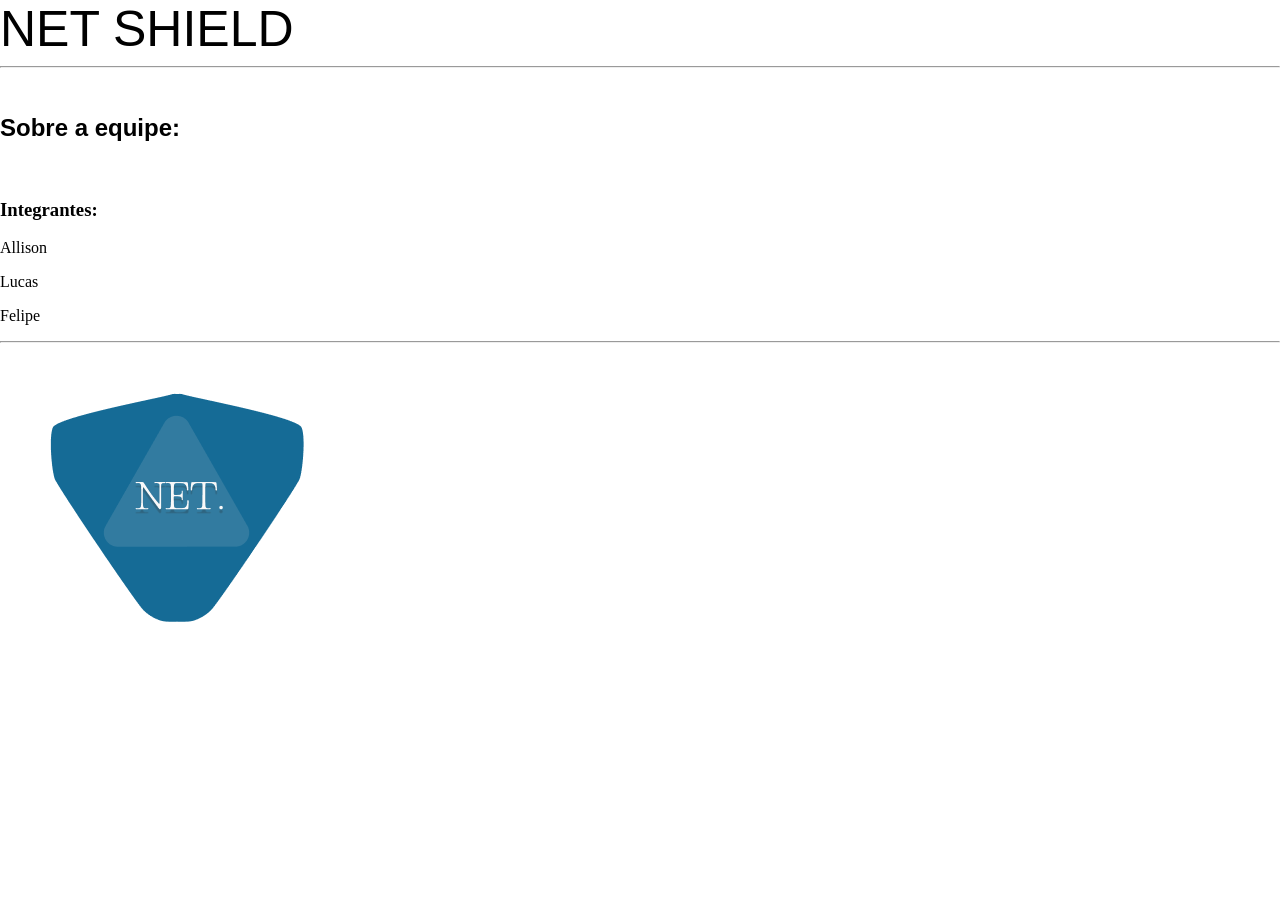
==== site-equipe.html @ 9d821bd3 "commit inicial" ====
<!doctype html>
<html lang="pt-br">
  <head>
    <meta charset="UTF-8" />
    <meta name="viewport" content="width=device-width, initial-scale=1.0" />
    <title>Net-Shield</title>
    <style>
      body {
        background: #ffffff;
        margin: 0;
        padding: 0;
      }

      img {
        display: flex;
        margin: 50px;
      }
      header {
        size-adjust: calc(1:1);
        color: black;
        text-align: left;
        font-family: Impact, Haettenschweiler, "Arial Narrow Bold", sans-serif;
        font-size: 50px;
        
      }

      h2 {
        color: black;
        text-align: left;
        font-family: Verdana, Geneva, Tahoma, sans-serif;
      }
    </style>
  </head>

  <body>
    <header>NET SHIELD</header>
    <hr />
    <br />
    <main>
      <section>
        <h2>Sobre a equipe:</h2>
        <br />
        <h3>Integrantes:</h3>
        <p>Allison</p>
        <p>Lucas</p>
        <p>Felipe</p>
        <hr />
      </section>
      <section>
        <img src="logo_netshield.png" alt="logo da equipe">
      </section>
    </main>
  </body>
</html>
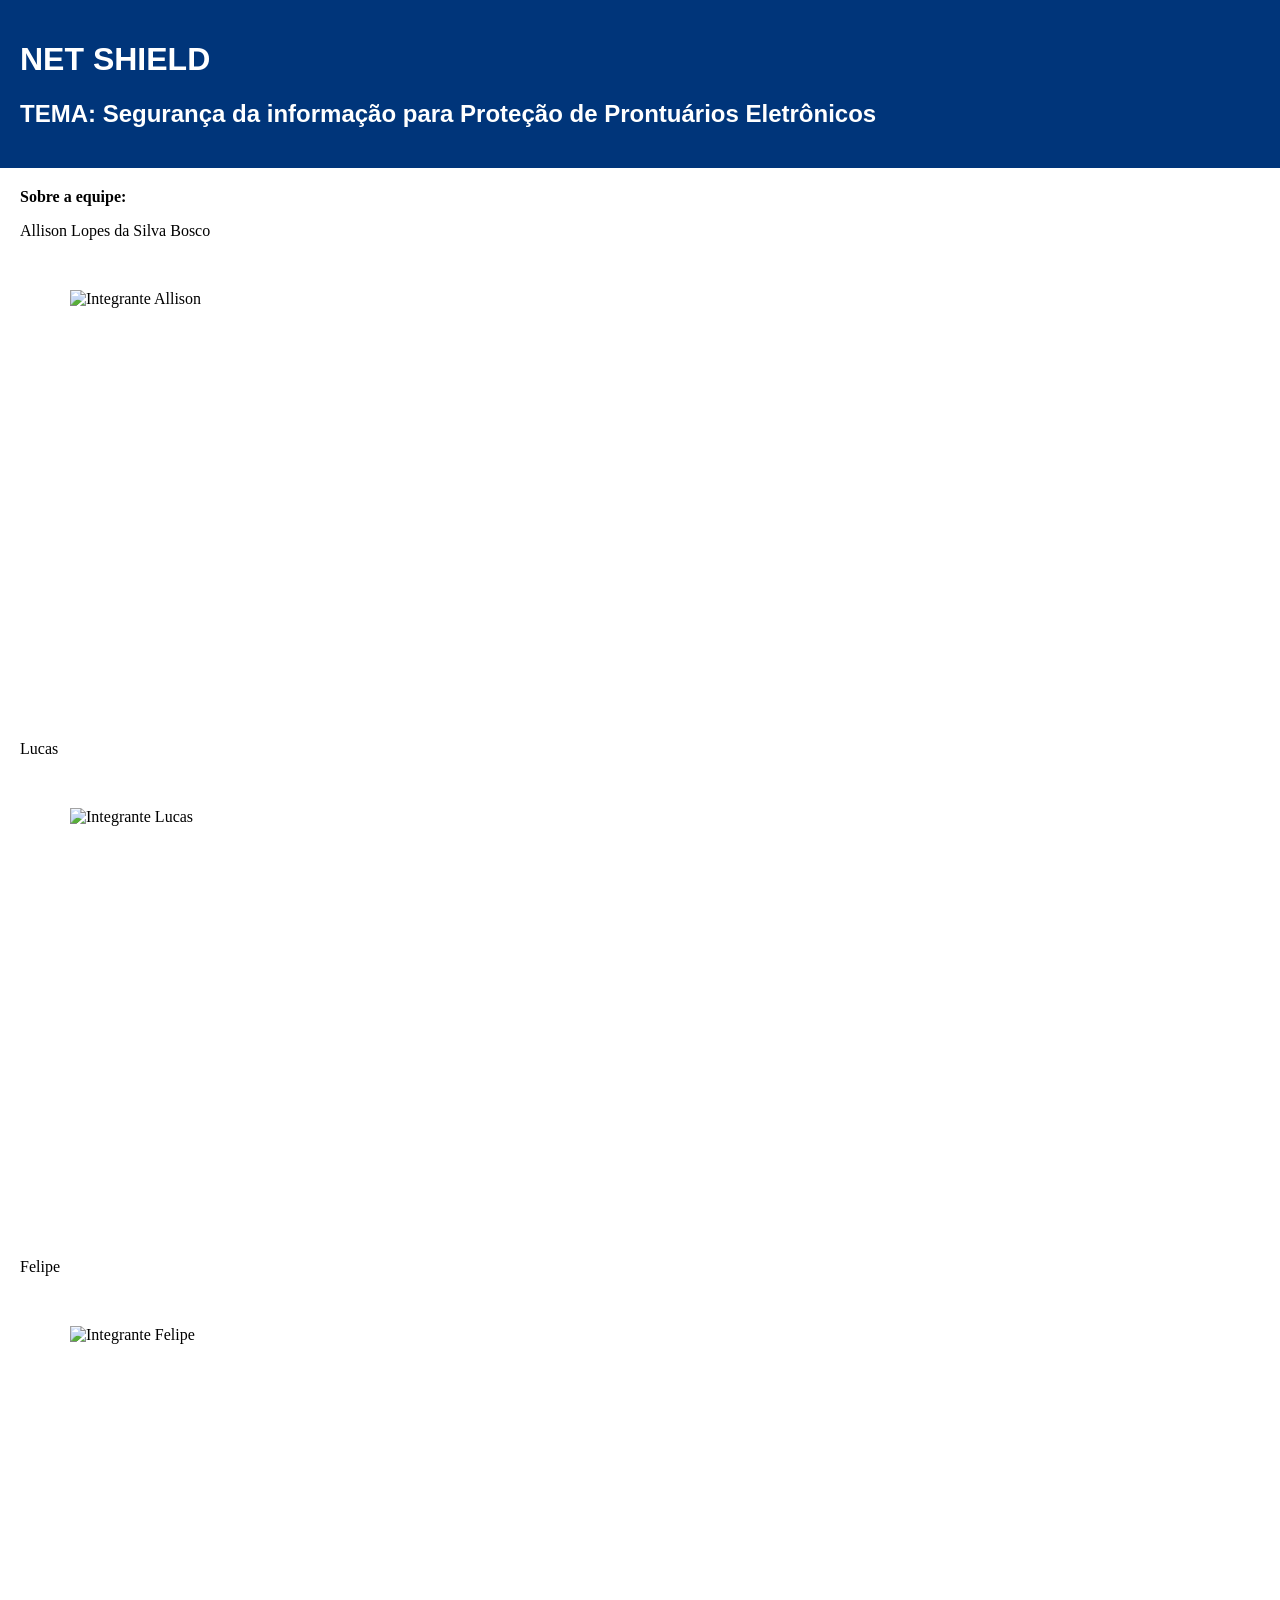
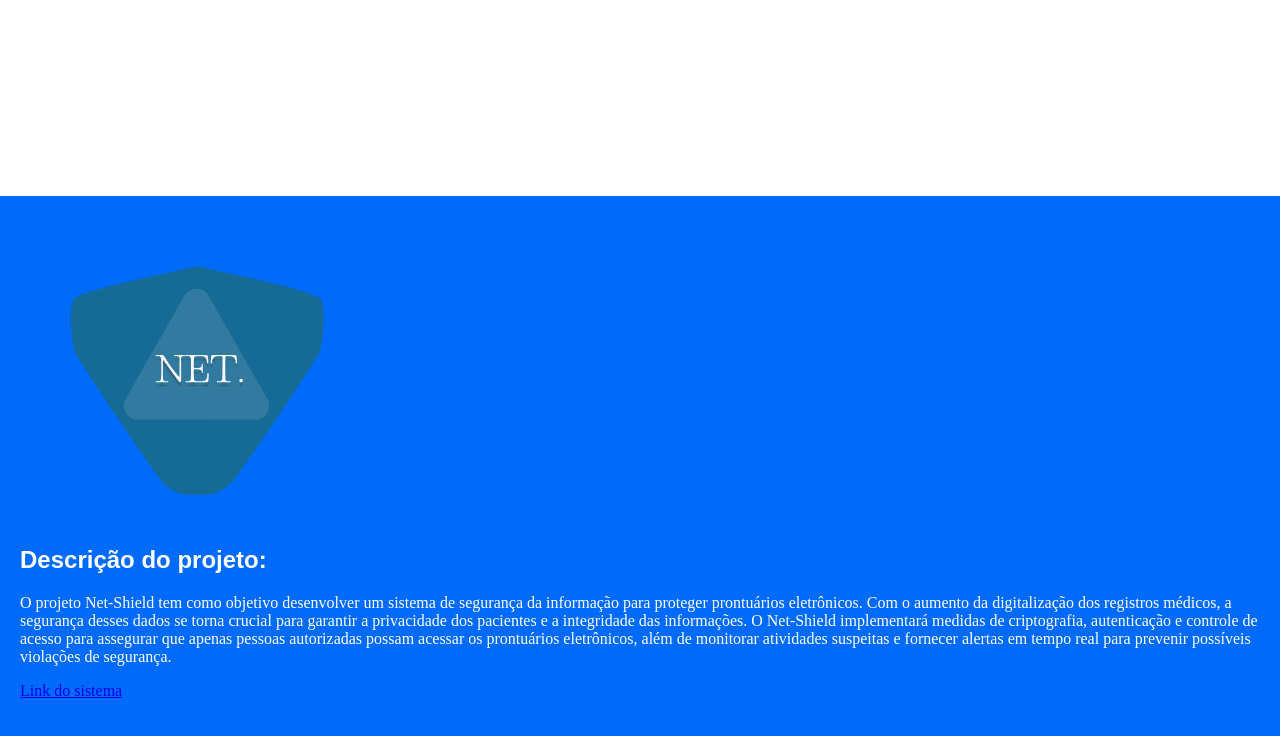
==== commit 523f4ac3: "estrutura inical do site" ====
--- a/site-equipe.html
+++ b/site-equipe.html
@@ -4,50 +4,57 @@
     <meta charset="UTF-8" />
     <meta name="viewport" content="width=device-width, initial-scale=1.0" />
     <title>Net-Shield</title>
-    <style>
-      body {
-        background: #ffffff;
-        margin: 0;
-        padding: 0;
-      }
-
-      img {
-        display: flex;
-        margin: 50px;
-      }
-      header {
-        size-adjust: calc(1:1);
-        color: black;
-        text-align: left;
-        font-family: Impact, Haettenschweiler, "Arial Narrow Bold", sans-serif;
-        font-size: 50px;
-        
-      }
-
-      h2 {
-        color: black;
-        text-align: left;
-        font-family: Verdana, Geneva, Tahoma, sans-serif;
-      }
-    </style>
+    <link rel="stylesheet" href="css/index.css" />
   </head>
 
   <body>
-    <header>NET SHIELD</header>
-    <hr />
-    <br />
+    <header>
+      <h1>NET SHIELD</h1>
+      <h2>
+        TEMA: Segurança da informação para Proteção de Prontuários Eletrônicos
+      </h2>
+    </header>
     <main>
-      <section>
-        <h2>Sobre a equipe:</h2>
+      <section class="equipe">
+        <strong>Sobre a equipe:</strong>
         <br />
-        <h3>Integrantes:</h3>
-        <p>Allison</p>
+        <p>Allison Lopes da Silva Bosco</p>
+        <img
+          src="https://static.vecteezy.com/ti/vetor-gratis/p1/2318271-icone-do-perfil-do-usuario-vetor.jpg"
+          width="400"
+          height="400"
+          alt="Integrante Allison"
+        />
         <p>Lucas</p>
+        <img
+          src="https://static.vecteezy.com/ti/vetor-gratis/p1/2318271-icone-do-perfil-do-usuario-vetor.jpg"
+          width="400"
+          height="400"
+          alt="Integrante Lucas"
+        />
         <p>Felipe</p>
-        <hr />
+        <img
+          src="https://static.vecteezy.com/ti/vetor-gratis/p1/2318271-icone-do-perfil-do-usuario-vetor.jpg"
+          width="400"
+          height="400"
+          alt="Integrante Felipe"
+        />
       </section>
-      <section>
-        <img src="logo_netshield.png" alt="logo da equipe">
+      <section class="sobre_projeto">
+        <img src="logo_netshield.png" alt="logo da equipe"/>
+        <h2>Descrição do projeto:</h2>
+        <p>
+          O projeto Net-Shield tem como objetivo desenvolver um sistema de
+          segurança da informação para proteger prontuários eletrônicos. Com o
+          aumento da digitalização dos registros médicos, a segurança desses
+          dados se torna crucial para garantir a privacidade dos pacientes e a
+          integridade das informações. O Net-Shield implementará medidas de
+          criptografia, autenticação e controle de acesso para assegurar que
+          apenas pessoas autorizadas possam acessar os prontuários eletrônicos,
+          além de monitorar atividades suspeitas e fornecer alertas em tempo
+          real para prevenir possíveis violações de segurança.
+        </p>
+        <p><a href="#">Link do sistema</a></p>
       </section>
     </main>
   </body>
--- a/css/index.css
+++ b/css/index.css
@@ -0,0 +1,37 @@
+body {
+  background: #ffffff;
+  margin: 0;
+  padding: 0;
+}
+
+img {
+  display: flex;
+  margin: 50px;
+}
+
+header {
+  color: white;
+  text-align: left;
+  font-family: Impact, Haettenschweiler, "Arial Narrow Bold", sans-serif;
+  /* font-size: 50px; */
+  background-color: #00357a;
+  margin: 0;
+  padding: 20px;
+}
+
+h2,
+h1 {
+  text-align: left;
+  font-family: Verdana, Geneva, Tahoma, sans-serif;
+}
+
+.equipe {
+  color: black;
+  padding: 20px;
+}
+
+.sobre_projeto {
+  color: white;
+  padding: 20px;
+  background-color: #006BFA;
+}
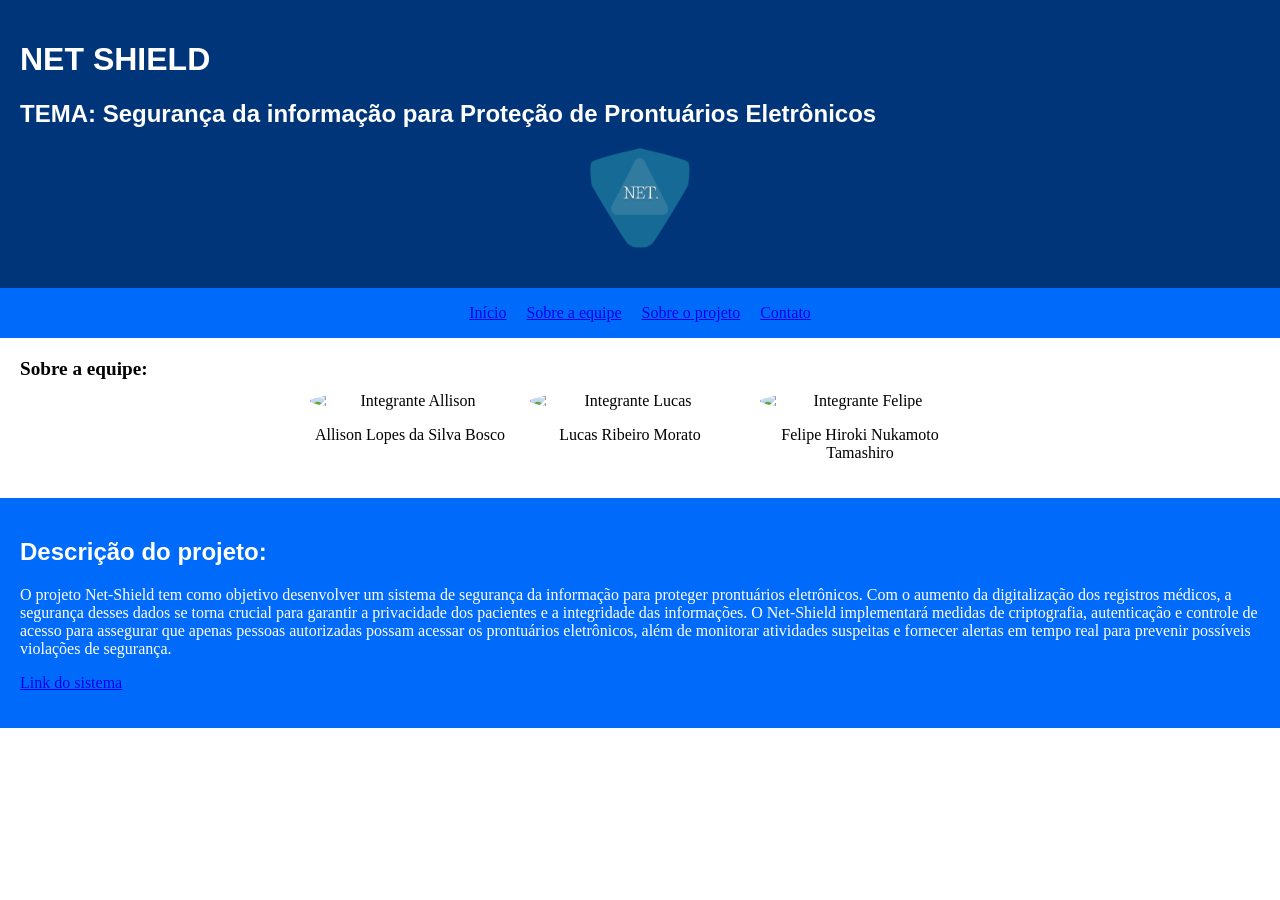
==== commit cad04e92: "estilização inicial" ====
--- a/site-equipe.html
+++ b/site-equipe.html
@@ -13,35 +13,54 @@
       <h2>
         TEMA: Segurança da informação para Proteção de Prontuários Eletrônicos
       </h2>
+      <img
+        src="logo_netshield.png"
+        alt="logo da equipe"
+        width="100px"
+        height="100px"
+        class="imagen-logo"
+      />
     </header>
     <main>
-      <section class="equipe">
+      <section>
+        <nav>
+          <ul>
+            <li><a href="site-equipe.html">Início</a></li>
+            <li><a href="#equipe">Sobre a equipe</a></li>
+            <li><a href="#sobre-projeto">Sobre o projeto</a></li>
+            <li><a href="#contato">Contato</a></li>
+          </ul>
+        </nav>
+      </section>
+      <section class="equipe" id="equipe">
         <strong>Sobre a equipe:</strong>
-        <br />
-        <p>Allison Lopes da Silva Bosco</p>
-        <img
-          src="https://static.vecteezy.com/ti/vetor-gratis/p1/2318271-icone-do-perfil-do-usuario-vetor.jpg"
-          width="400"
-          height="400"
-          alt="Integrante Allison"
-        />
-        <p>Lucas</p>
-        <img
-          src="https://static.vecteezy.com/ti/vetor-gratis/p1/2318271-icone-do-perfil-do-usuario-vetor.jpg"
-          width="400"
-          height="400"
-          alt="Integrante Lucas"
-        />
-        <p>Felipe</p>
-        <img
-          src="https://static.vecteezy.com/ti/vetor-gratis/p1/2318271-icone-do-perfil-do-usuario-vetor.jpg"
-          width="400"
-          height="400"
-          alt="Integrante Felipe"
-        />
+        <div class="membros">
+          <div class="membro">
+            <img
+              src="https://static.vecteezy.com/ti/vetor-gratis/p1/2318271-icone-do-perfil-do-usuario-vetor.jpg"
+              alt="Integrante Allison"
+            />
+            <p>Allison Lopes da Silva Bosco</p>
+          </div>
+
+          <div class="membro">
+            <img
+              src="https://static.vecteezy.com/ti/vetor-gratis/p1/2318271-icone-do-perfil-do-usuario-vetor.jpg"
+              alt="Integrante Lucas"
+            />
+            <p>Lucas Ribeiro Morato</p>
+          </div>
+
+          <div class="membro">
+            <img
+              src="https://static.vecteezy.com/ti/vetor-gratis/p1/2318271-icone-do-perfil-do-usuario-vetor.jpg"
+              alt="Integrante Felipe"
+            />
+            <p>Felipe Hiroki Nukamoto Tamashiro</p>
+          </div>
+        </div>
       </section>
-      <section class="sobre_projeto">
-        <img src="logo_netshield.png" alt="logo da equipe"/>
+      <section class="sobre_projeto" id="sobre-projeto">
         <h2>Descrição do projeto:</h2>
         <p>
           O projeto Net-Shield tem como objetivo desenvolver um sistema de
--- a/css/index.css
+++ b/css/index.css
@@ -25,13 +25,57 @@
   font-family: Verdana, Geneva, Tahoma, sans-serif;
 }
 
+nav, ul {
+  display: flex;
+  flex-wrap: wrap;
+  gap: 20px;
+  justify-content: center;
+  align-items: center;
+  list-style: none;
+  padding: 0;
+  margin: 0;
+  background-color: #006BFA;
+  height: 50px;
+}
+
 .equipe {
   color: black;
   padding: 20px;
+}
+
+.equipe strong {
+  display: block;
+  font-size: 1.2rem;
+  margin-bottom: 12px;
+}
+
+.equipe .membros {
+  display: flex;
+  flex-wrap: wrap;
+  gap: 20px;
+  justify-content: center;
+}
+
+.equipe .membro {
+  text-align: center;
+  max-width: 220px;
+}
+
+.equipe .membro img {
+  display: block;
+  width: 200px;
+  height: auto;
+  border-radius: 50%;
+  margin: 0 auto 12px;
 }
 
 .sobre_projeto {
   color: white;
   padding: 20px;
   background-color: #006BFA;
+}
+
+.imagen-logo {
+  display: block;
+  margin: 20px auto;
 }
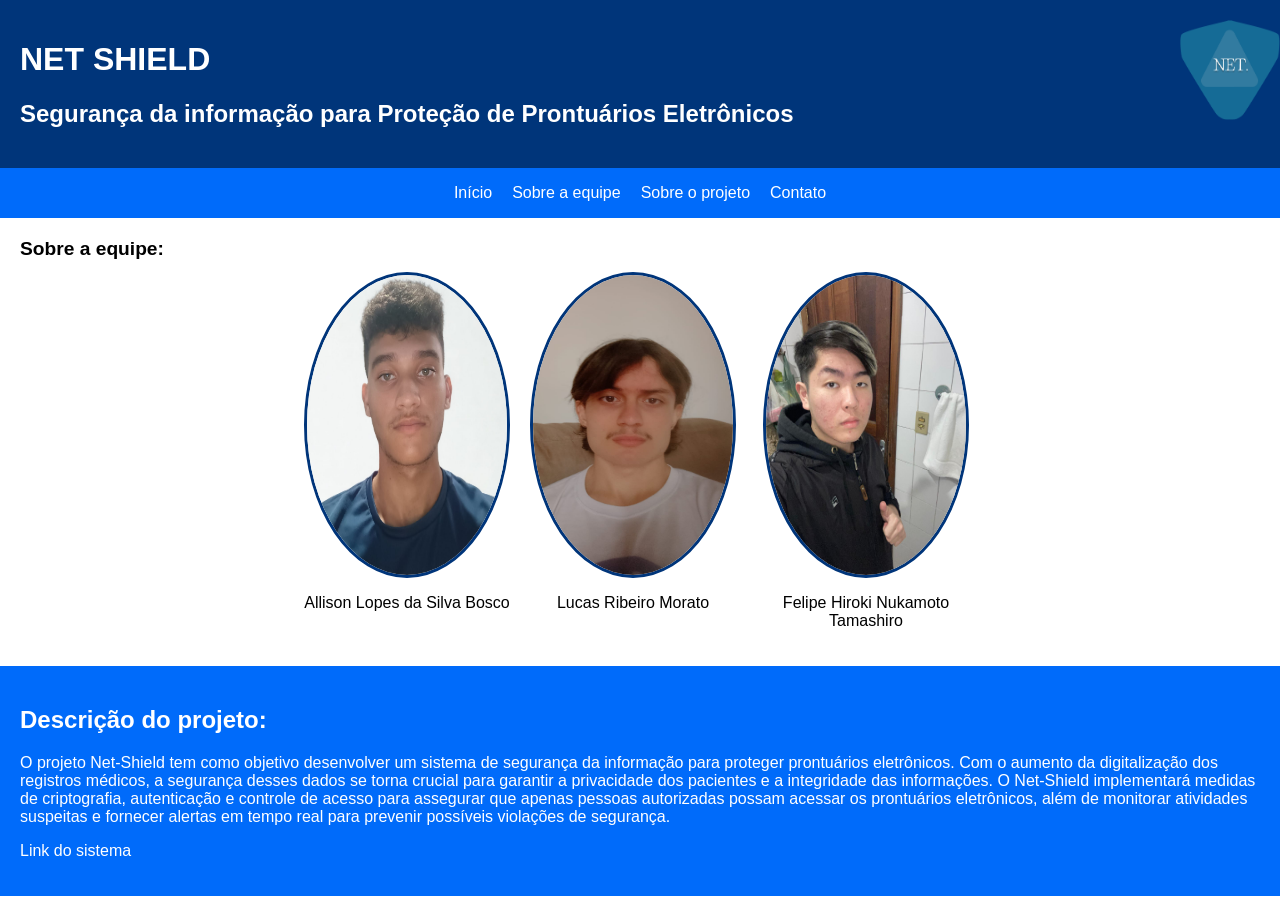
==== commit 8cf51bf2: "Adicionar fotos dos membros + Tipografia" ====
--- a/site-equipe.html
+++ b/site-equipe.html
@@ -11,10 +11,10 @@
     <header>
       <h1>NET SHIELD</h1>
       <h2>
-        TEMA: Segurança da informação para Proteção de Prontuários Eletrônicos
+        Segurança da informação para Proteção de Prontuários Eletrônicos
       </h2>
       <img
-        src="logo_netshield.png"
+        src="/img/logo_netshield.png"
         alt="logo da equipe"
         width="100px"
         height="100px"
@@ -37,7 +37,7 @@
         <div class="membros">
           <div class="membro">
             <img
-              src="https://static.vecteezy.com/ti/vetor-gratis/p1/2318271-icone-do-perfil-do-usuario-vetor.jpg"
+              src="img/allfoto.jpeg"
               alt="Integrante Allison"
             />
             <p>Allison Lopes da Silva Bosco</p>
@@ -45,7 +45,7 @@
 
           <div class="membro">
             <img
-              src="https://static.vecteezy.com/ti/vetor-gratis/p1/2318271-icone-do-perfil-do-usuario-vetor.jpg"
+              src="img/lucas.jpeg"
               alt="Integrante Lucas"
             />
             <p>Lucas Ribeiro Morato</p>
@@ -53,7 +53,7 @@
 
           <div class="membro">
             <img
-              src="https://static.vecteezy.com/ti/vetor-gratis/p1/2318271-icone-do-perfil-do-usuario-vetor.jpg"
+              src="img/felipe.jpeg"
               alt="Integrante Felipe"
             />
             <p>Felipe Hiroki Nukamoto Tamashiro</p>
--- a/css/index.css
+++ b/css/index.css
@@ -2,6 +2,7 @@
   background: #ffffff;
   margin: 0;
   padding: 0;
+  font-family: 'Roboto', sans-serif;
 }
 
 img {
@@ -17,6 +18,12 @@
   background-color: #00357a;
   margin: 0;
   padding: 20px;
+}
+
+header img {
+  position: absolute; 
+  top: 0; 
+  right: 0;
 }
 
 h2,
@@ -36,6 +43,11 @@
   margin: 0;
   background-color: #006BFA;
   height: 50px;
+}
+
+a {
+  color: white;
+  text-decoration: none;
 }
 
 .equipe {
@@ -64,7 +76,9 @@
 .equipe .membro img {
   display: block;
   width: 200px;
-  height: auto;
+  height: 300px;
+  border: solid;
+  border-color: #00357a;
   border-radius: 50%;
   margin: 0 auto 12px;
 }
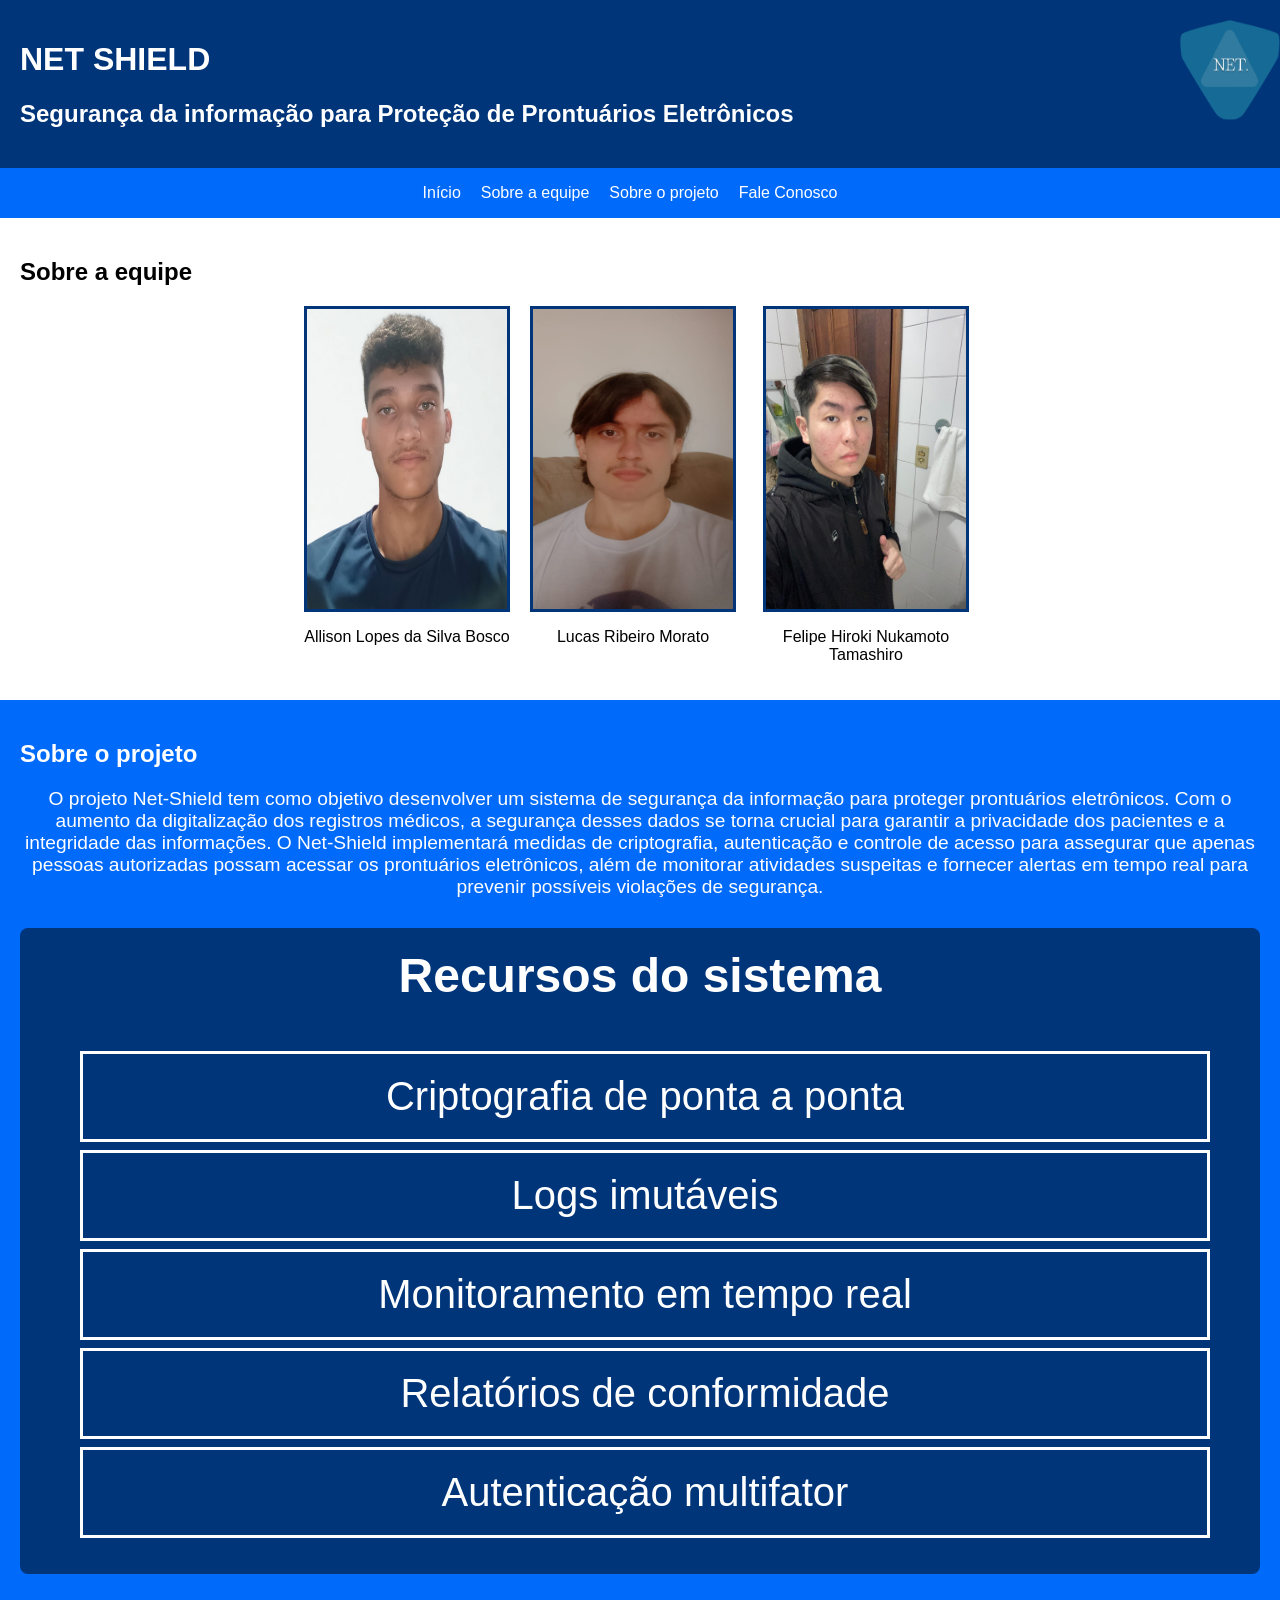
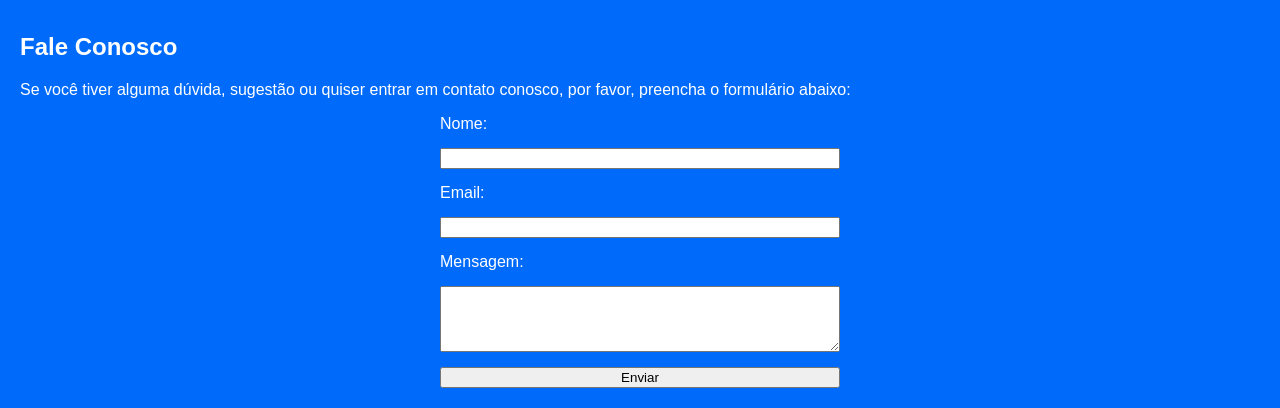
==== commit d04403cf: "Adicionando campo de 'Fale Conosco' e estilizando a seção 'sobre o projeto'" ====
--- a/site-equipe.html
+++ b/site-equipe.html
@@ -28,12 +28,13 @@
             <li><a href="site-equipe.html">Início</a></li>
             <li><a href="#equipe">Sobre a equipe</a></li>
             <li><a href="#sobre-projeto">Sobre o projeto</a></li>
-            <li><a href="#contato">Contato</a></li>
+            <li><a href="#fale-conosco">Fale Conosco</a></li>
+            <li><a href=""></a></li>
           </ul>
         </nav>
       </section>
       <section class="equipe" id="equipe">
-        <strong>Sobre a equipe:</strong>
+        <h2>Sobre a equipe</h2>
         <div class="membros">
           <div class="membro">
             <img
@@ -61,8 +62,8 @@
         </div>
       </section>
       <section class="sobre_projeto" id="sobre-projeto">
-        <h2>Descrição do projeto:</h2>
-        <p>
+        <h2>Sobre o projeto</h2>
+        <p class="paragrafo_sobre_projeto">
           O projeto Net-Shield tem como objetivo desenvolver um sistema de
           segurança da informação para proteger prontuários eletrônicos. Com o
           aumento da digitalização dos registros médicos, a segurança desses
@@ -73,7 +74,34 @@
           além de monitorar atividades suspeitas e fornecer alertas em tempo
           real para prevenir possíveis violações de segurança.
         </p>
-        <p><a href="#">Link do sistema</a></p>
+        <div class="recursos">
+          <h3>Recursos do sistema</h3>
+          <ul>
+            <li>Criptografia de ponta a ponta</li>
+            <li>Logs imutáveis</li>
+            <li>Monitoramento em tempo real</li>
+            <li>Relatórios de conformidade</li>
+            <li>Autenticação multifator</li>
+          </ul>
+        </div>
+      </section>
+      <section class="fale-conosco" id="fale-conosco">
+        <h2>Fale Conosco</h2>
+        <p class="paragrafo_fale_conosco">
+          Se você tiver alguma dúvida, sugestão ou quiser entrar em contato
+          conosco, por favor, preencha o formulário abaixo:
+        </p>
+        <form class="formulario-contato">
+          <label for="nome">Nome:</label>
+          <input type="text" id="nome" name="nome" required />
+
+          <label for="email">Email:</label>
+          <input type="email" id="email" name="email" required />
+
+          <label for="mensagem">Mensagem:</label>
+          <textarea id="mensagem" name="mensagem" rows="4" required></textarea>
+
+          <button type="submit">Enviar</button>
       </section>
     </main>
   </body>
--- a/css/index.css
+++ b/css/index.css
@@ -32,7 +32,7 @@
   font-family: Verdana, Geneva, Tahoma, sans-serif;
 }
 
-nav, ul {
+nav ul {
   display: flex;
   flex-wrap: wrap;
   gap: 20px;
@@ -79,7 +79,7 @@
   height: 300px;
   border: solid;
   border-color: #00357a;
-  border-radius: 50%;
+  /* border-radius: 50%; */
   margin: 0 auto 12px;
 }
 
@@ -89,7 +89,52 @@
   background-color: #006BFA;
 }
 
+.paragrafo_sobre_projeto{
+  margin-top: 20px;
+  text-align: center;
+  font-size: 1.2rem;
+}
+
+.recursos {
+  padding: 20px;
+  background-color: #00357a;
+  border-radius: 8px;
+  margin-top: 30px;
+  text-align: center;
+}
+
+.recursos li {
+  margin-bottom: 8px;
+  margin-right: 30px;
+  padding: 20px;
+  font-size: 2.5rem;
+  list-style: none;
+  border: 3px solid white;
+}
+
+.recursos h3 {
+  margin-top: 0;
+  color: white;
+  text-align: center;
+  font-size: 3.0rem;
+}
+
+
 .imagen-logo {
   display: block;
   margin: 20px auto;
-}+}
+
+.fale-conosco {
+  color: white;
+  padding: 20px;
+  background-color: #006BFA;
+}
+
+.formulario-contato {
+  display: flex;
+  flex-direction: column;
+  gap: 15px;
+  max-width: 400px;
+  margin: 0 auto;
+}
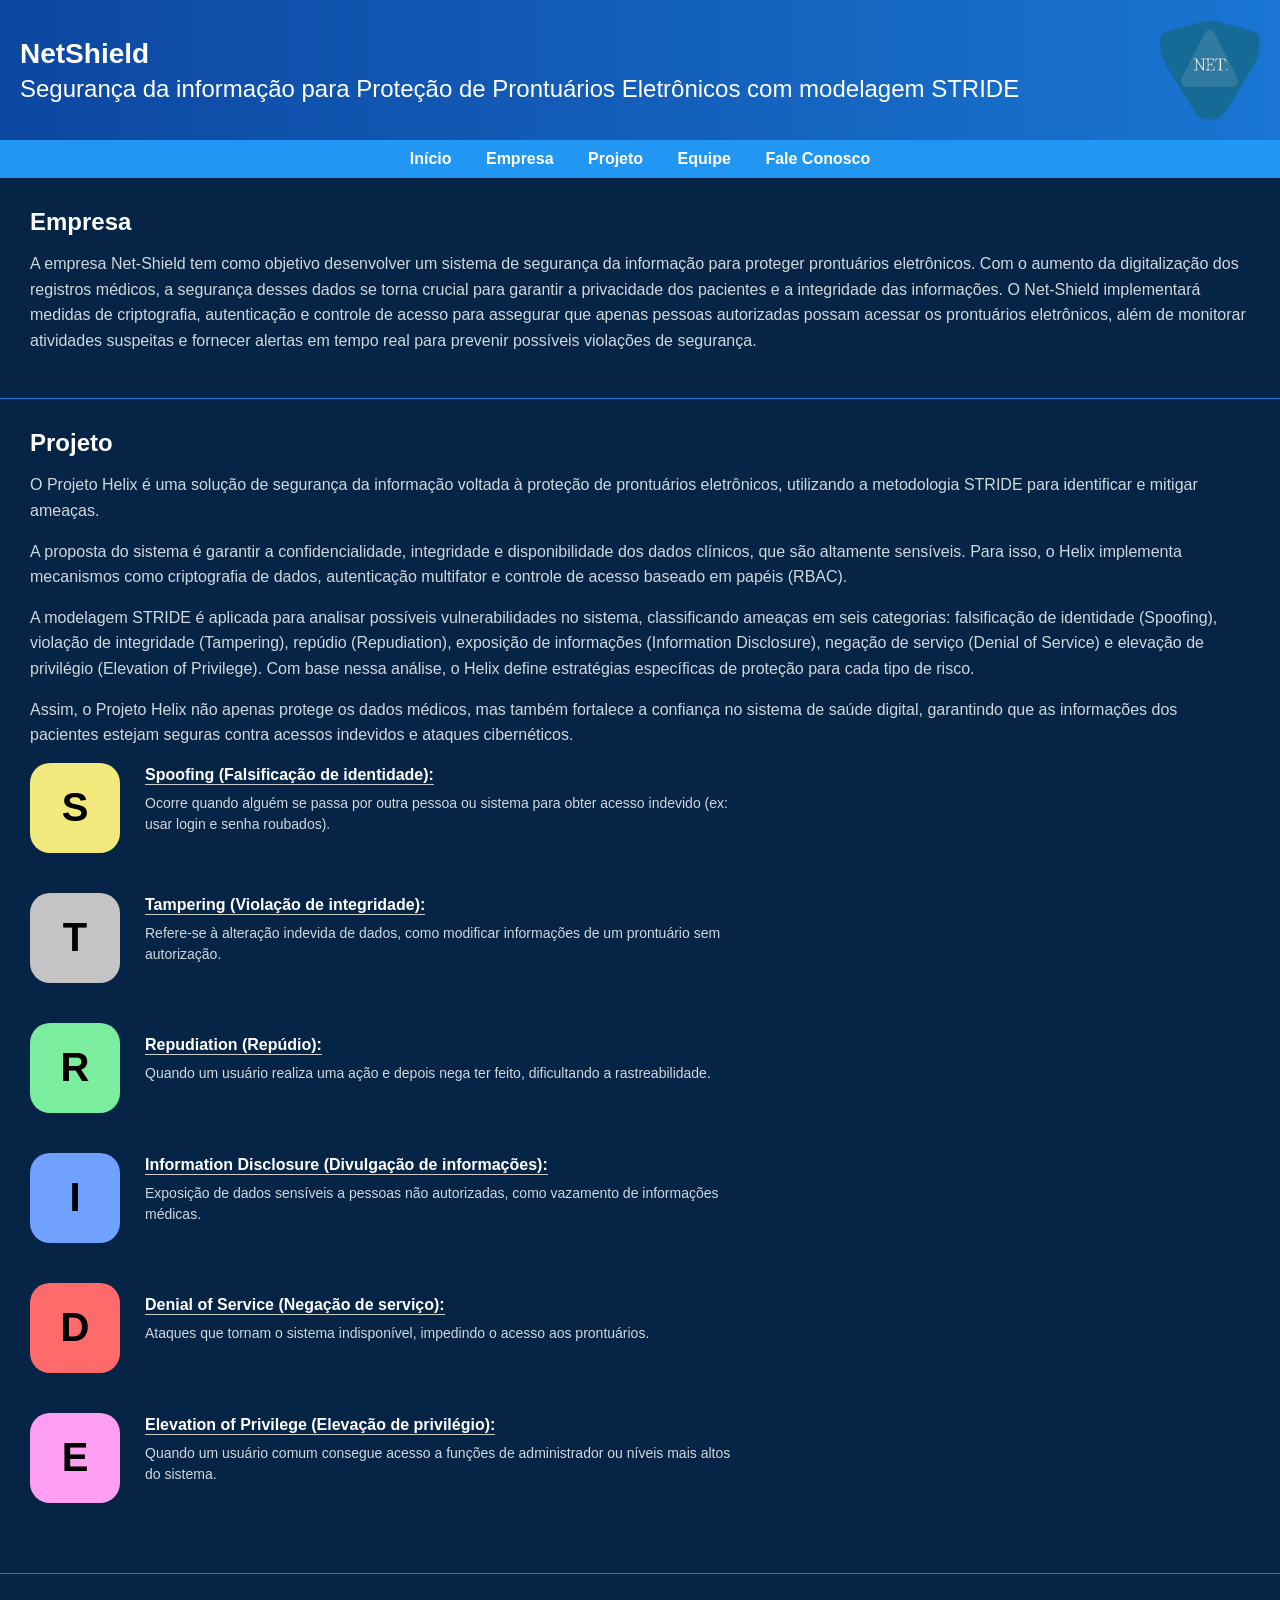
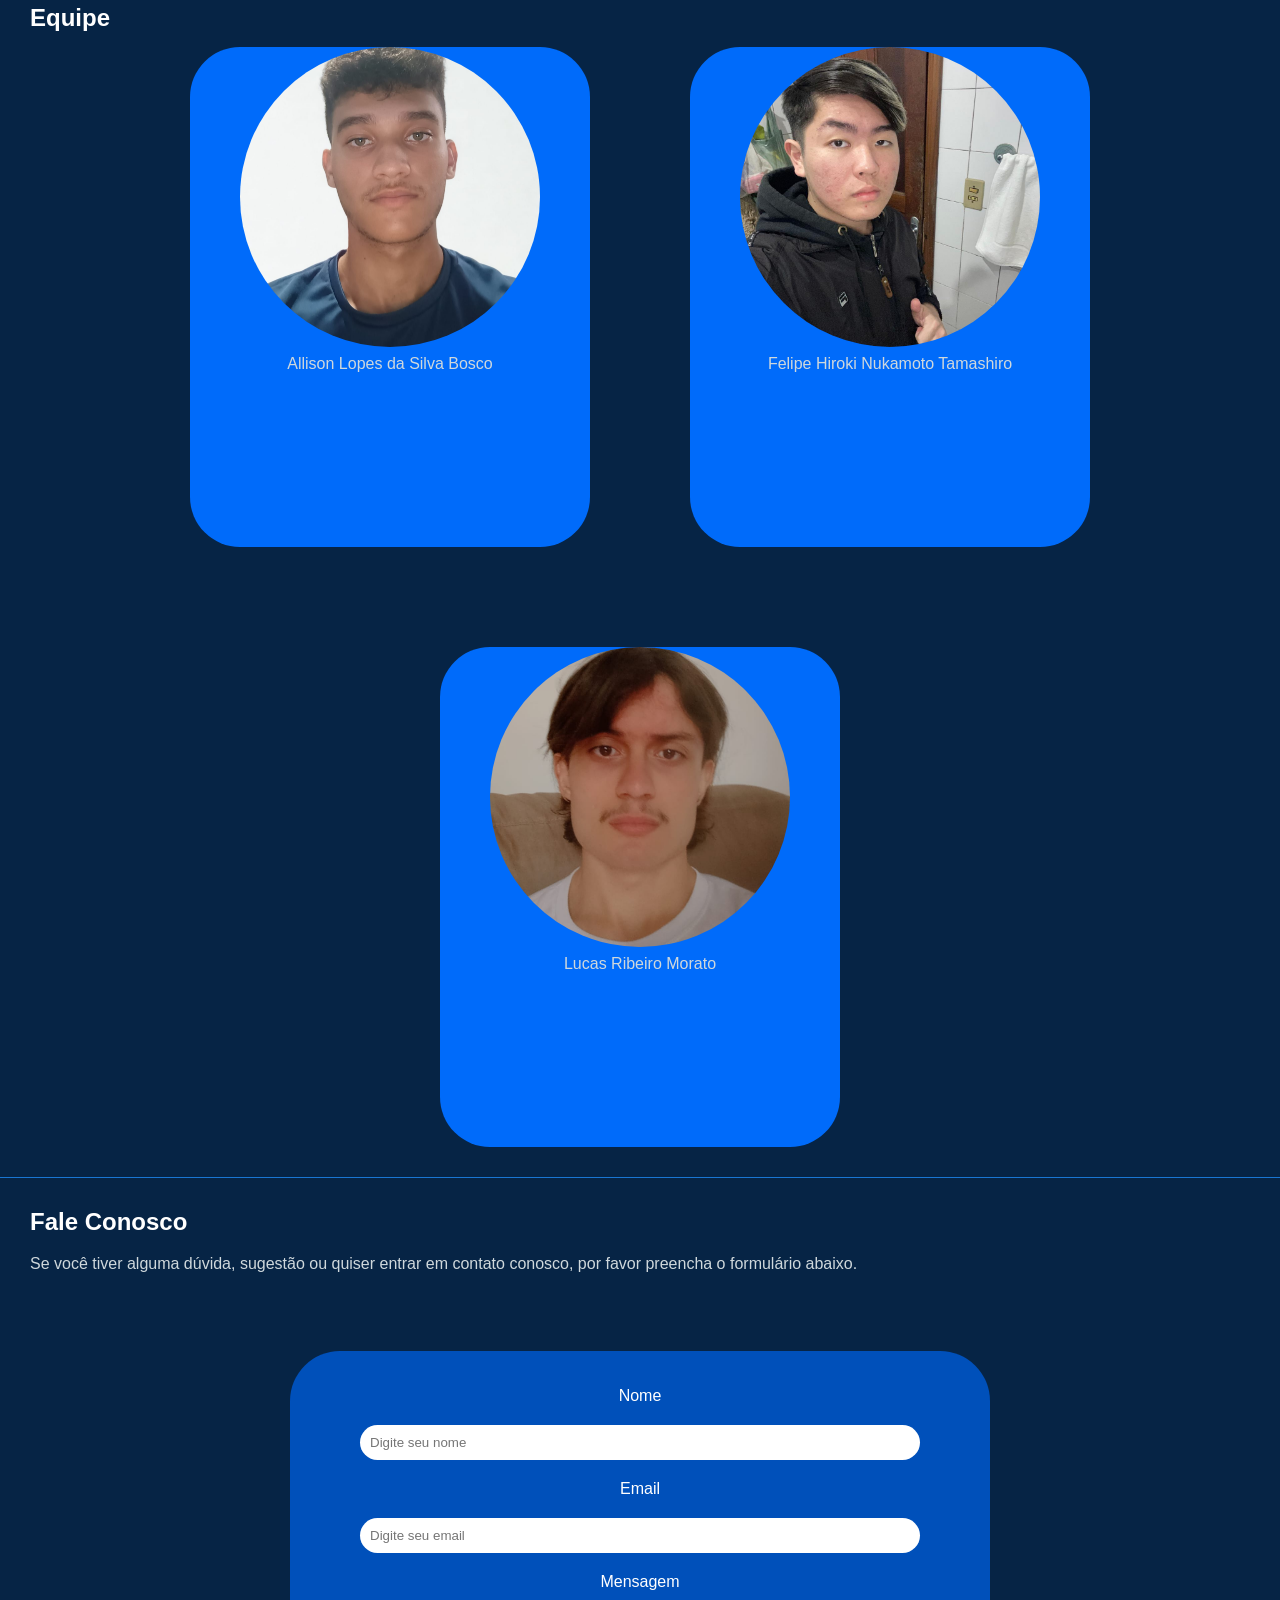
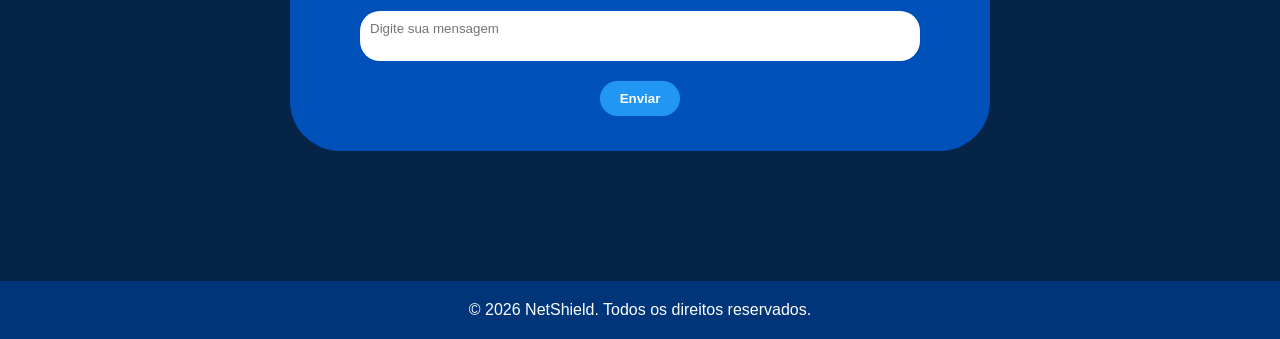
==== commit a6a7cf9e: "Nova base do site" ====
--- a/site-equipe.html
+++ b/site-equipe.html
@@ -1,70 +1,40 @@
 <!doctype html>
-<html lang="pt-br">
+<html lang="pt-BR">
   <head>
     <meta charset="UTF-8" />
-    <meta name="viewport" content="width=device-width, initial-scale=1.0" />
-    <title>Net-Shield</title>
+    <title>NetShield</title>
     <link rel="stylesheet" href="css/index.css" />
   </head>
-
   <body>
-    <header>
-      <h1>NET SHIELD</h1>
-      <h2>
-        Segurança da informação para Proteção de Prontuários Eletrônicos
-      </h2>
-      <img
-        src="/img/logo_netshield.png"
-        alt="logo da equipe"
-        width="100px"
-        height="100px"
-        class="imagen-logo"
-      />
+    <!-- HEADER -->
+    <header class="header">
+      <div class="logo">
+        <h1>NetShield</h1>
+        <h2>
+          Segurança da informação para Proteção de Prontuários Eletrônicos com
+          modelagem STRIDE
+        </h2>
+      </div>
+      <div class="shield">
+        <img src="img/logo_netshield.png" alt="" />
+      </div>
     </header>
+
+    <!-- NAVBAR -->
+    <nav class="navbar">
+      <a href="index.html">Início</a>
+      <a href="#empresa">Empresa</a>
+      <a href="#projeto">Projeto</a>
+      <a href="#equipe">Equipe</a>
+      <a href="#fale-conosco">Fale Conosco</a>
+    </nav>
+
+    <!-- EMPRESA -->
     <main>
-      <section>
-        <nav>
-          <ul>
-            <li><a href="site-equipe.html">Início</a></li>
-            <li><a href="#equipe">Sobre a equipe</a></li>
-            <li><a href="#sobre-projeto">Sobre o projeto</a></li>
-            <li><a href="#fale-conosco">Fale Conosco</a></li>
-            <li><a href=""></a></li>
-          </ul>
-        </nav>
-      </section>
-      <section class="equipe" id="equipe">
-        <h2>Sobre a equipe</h2>
-        <div class="membros">
-          <div class="membro">
-            <img
-              src="img/allfoto.jpeg"
-              alt="Integrante Allison"
-            />
-            <p>Allison Lopes da Silva Bosco</p>
-          </div>
-
-          <div class="membro">
-            <img
-              src="img/lucas.jpeg"
-              alt="Integrante Lucas"
-            />
-            <p>Lucas Ribeiro Morato</p>
-          </div>
-
-          <div class="membro">
-            <img
-              src="img/felipe.jpeg"
-              alt="Integrante Felipe"
-            />
-            <p>Felipe Hiroki Nukamoto Tamashiro</p>
-          </div>
-        </div>
-      </section>
-      <section class="sobre_projeto" id="sobre-projeto">
-        <h2>Sobre o projeto</h2>
-        <p class="paragrafo_sobre_projeto">
-          O projeto Net-Shield tem como objetivo desenvolver um sistema de
+      <section class="section" id="empresa">
+        <h2>Empresa</h2>
+        <p>
+          A empresa Net-Shield tem como objetivo desenvolver um sistema de
           segurança da informação para proteger prontuários eletrônicos. Com o
           aumento da digitalização dos registros médicos, a segurança desses
           dados se torna crucial para garantir a privacidade dos pacientes e a
@@ -74,35 +44,157 @@
           além de monitorar atividades suspeitas e fornecer alertas em tempo
           real para prevenir possíveis violações de segurança.
         </p>
-        <div class="recursos">
-          <h3>Recursos do sistema</h3>
-          <ul>
-            <li>Criptografia de ponta a ponta</li>
-            <li>Logs imutáveis</li>
-            <li>Monitoramento em tempo real</li>
-            <li>Relatórios de conformidade</li>
-            <li>Autenticação multifator</li>
-          </ul>
-        </div>
-      </section>
-      <section class="fale-conosco" id="fale-conosco">
+      </section>
+
+      <!-- PROJETO -->
+      <section class="section" id="projeto">
+        <h2>Projeto</h2>
+        <p>
+          O Projeto Helix é uma solução de segurança da informação voltada à
+          proteção de prontuários eletrônicos, utilizando a metodologia STRIDE
+          para identificar e mitigar ameaças.
+        </p>
+
+        <p>
+          A proposta do sistema é garantir a confidencialidade, integridade e
+          disponibilidade dos dados clínicos, que são altamente sensíveis. Para
+          isso, o Helix implementa mecanismos como criptografia de dados,
+          autenticação multifator e controle de acesso baseado em papéis (RBAC).
+        </p>
+
+        <p>
+          A modelagem STRIDE é aplicada para analisar possíveis vulnerabilidades
+          no sistema, classificando ameaças em seis categorias: falsificação de
+          identidade (Spoofing), violação de integridade (Tampering), repúdio
+          (Repudiation), exposição de informações (Information Disclosure),
+          negação de serviço (Denial of Service) e elevação de privilégio
+          (Elevation of Privilege). Com base nessa análise, o Helix define
+          estratégias específicas de proteção para cada tipo de risco.
+        </p>
+
+        <p>
+          Assim, o Projeto Helix não apenas protege os dados médicos, mas também
+          fortalece a confiança no sistema de saúde digital, garantindo que as
+          informações dos pacientes estejam seguras contra acessos indevidos e
+          ataques cibernéticos.
+        </p>
+
+        <!-- <section class="stride-container"> -->
+
+        <!-- ITEM -->
+        <div class="stride-item">
+          <div class="icon yellow">S</div>
+          <div class="content">
+            <h3>Spoofing (Falsificação de identidade):</h3>
+            <p>
+              Ocorre quando alguém se passa por outra pessoa ou sistema para
+              obter acesso indevido (ex: usar login e senha roubados).
+            </p>
+          </div>
+        </div>
+
+        <div class="stride-item">
+          <div class="icon gray">T</div>
+          <div class="content">
+            <h3>Tampering (Violação de integridade):</h3>
+            <p>
+              Refere-se à alteração indevida de dados, como modificar
+              informações de um prontuário sem autorização.
+            </p>
+          </div>
+        </div>
+
+        <div class="stride-item">
+          <div class="icon green">R</div>
+          <div class="content">
+            <h3>Repudiation (Repúdio):</h3>
+            <p>
+              Quando um usuário realiza uma ação e depois nega ter feito,
+              dificultando a rastreabilidade.
+            </p>
+          </div>
+        </div>
+
+        <div class="stride-item">
+          <div class="icon blue">I</div>
+          <div class="content">
+            <h3>Information Disclosure (Divulgação de informações):</h3>
+            <p>
+              Exposição de dados sensíveis a pessoas não autorizadas, como
+              vazamento de informações médicas.
+            </p>
+          </div>
+        </div>
+
+        <div class="stride-item">
+          <div class="icon red">D</div>
+          <div class="content">
+            <h3>Denial of Service (Negação de serviço):</h3>
+            <p>
+              Ataques que tornam o sistema indisponível, impedindo o acesso aos
+              prontuários.
+            </p>
+          </div>
+        </div>
+
+        <div class="stride-item">
+          <div class="icon pink">E</div>
+          <div class="content">
+            <h3>Elevation of Privilege (Elevação de privilégio):</h3>
+            <p>
+              Quando um usuário comum consegue acesso a funções de administrador
+              ou níveis mais altos do sistema.
+            </p>
+          </div>
+        </div>
+
+        <!-- </section> -->
+      </section>
+      <section class="section section-integrantes" id="equipe">
+        <h2>Equipe</h2>
+
+        <div class="integrantes">
+          <div class="card">
+            <img src="img/allfoto.jpeg" alt="Integrante Allison" />
+            <p>Allison Lopes da Silva Bosco</p>
+          </div>
+
+          <div class="card">
+            <img src="img/felipe.jpeg" alt="Integrante Felipe" />
+            <p>Felipe Hiroki Nukamoto Tamashiro</p>
+          </div>
+
+          <div class="card">
+            <img src="img/lucas.jpeg" alt="Integrante Lucas" />
+            <p>Lucas Ribeiro Morato</p>
+          </div>
+        </div>
+      </section>
+      <section class="section-form" id="fale-conosco">
         <h2>Fale Conosco</h2>
-        <p class="paragrafo_fale_conosco">
-          Se você tiver alguma dúvida, sugestão ou quiser entrar em contato
-          conosco, por favor, preencha o formulário abaixo:
-        </p>
-        <form class="formulario-contato">
-          <label for="nome">Nome:</label>
-          <input type="text" id="nome" name="nome" required />
-
-          <label for="email">Email:</label>
-          <input type="email" id="email" name="email" required />
-
-          <label for="mensagem">Mensagem:</label>
-          <textarea id="mensagem" name="mensagem" rows="4" required></textarea>
-
-          <button type="submit">Enviar</button>
+        <p>
+              Se você tiver alguma dúvida, sugestão ou quiser entrar em contato
+              conosco, por favor preencha o formulário abaixo.
+            </p>
+        <div class="form">
+          <form method="POST">
+            <label for="nome">Nome</label>
+            <input type="text" id="nome" name="nome" placeholder="Digite seu nome" required />
+
+            <label for="email">Email</label>
+            <input type="email" id="email" name="email" placeholder="Digite seu email" required />
+
+            <label for="mensagem">Mensagem</label>
+            <textarea id="mensagem" name="mensagem" placeholder="Digite sua mensagem" required></textarea>
+
+            <button type="submit">Enviar</button>
+          </form>
+        </div>
       </section>
     </main>
+
+    <footer>
+      <p>&copy; 2026 NetShield. Todos os direitos reservados.</p>
+    </footer>
   </body>
 </html>
--- a/css/index.css
+++ b/css/index.css
@@ -1,140 +1,234 @@
-body {
-  background: #ffffff;
+* {
   margin: 0;
   padding: 0;
-  font-family: 'Roboto', sans-serif;
-}
-
-img {
-  display: flex;
-  margin: 50px;
-}
-
-header {
+  box-sizing: border-box;
+  font-family: Roboto, sans-serif;
+}
+
+body {
+  background-color: #071f3a;
+  color: #ffffff;
+}
+
+/* HEADER */
+.header {
+  background: linear-gradient(90deg, #0d47a1, #1976d2);
+  padding: 20px;
+  display: flex;
+  justify-content: space-between;
+  align-items: center;
+}
+
+.logo h1 {
+  font-size: 28px;
+  margin-bottom: 5px;
+  font-weight: bold;
+}
+
+.logo h2{
+  font-weight: normal;
+}
+
+/* Ícone simulando escudo */
+.shield img {
+  width: 100px;
+  height: 100px;
+  display: flex;
+  justify-content: center;
+  align-items: center;
+  font-weight: bold;
+  font-size: 20px;
+}
+
+/* NAVBAR */
+.navbar {
+  background-color: #2196f3;
+  padding: 10px;
+  text-align: center;
+}
+
+.navbar a {
   color: white;
-  text-align: left;
-  font-family: Impact, Haettenschweiler, "Arial Narrow Bold", sans-serif;
-  /* font-size: 50px; */
-  background-color: #00357a;
+  margin: 0 15px;
+  text-decoration: none;
+  font-weight: bold;
+}
+
+.navbar a:hover {
+  text-decoration: underline;
+}
+
+/* SEÇÕES */
+.section {
+  padding: 30px;
+  border-bottom: 1px solid #1976d2;
+}
+
+.section h2 {
+  margin-bottom: 15px;
+  font-size: 24px;
+}
+
+.section p {
+  margin-bottom: 15px;
+  line-height: 1.6;
+  color: #cfd8dc;
+}
+
+* {
   margin: 0;
+  padding: 0;
+  box-sizing: border-box;
+  font-family: Arial, sans-serif;
+}
+
+body {
+  background-color: #062445;
+  color: #ffffff;
+}
+
+/* CONTAINER */
+.stride-container {
+  width: 80%;
+  margin: 40px auto;
+}
+
+/* ITEM */
+.stride-item {
+  display: flex;
+  align-items: center;
+  margin-bottom: 40px;
+}
+
+/* ÍCONES */
+.icon {
+  width: 90px;
+  height: 90px;
+  border-radius: 20px;
+  display: flex;
+  justify-content: center;
+  align-items: center;
+  font-size: 40px;
+  font-weight: bold;
+  margin-right: 25px;
+  color: #000;
+}
+
+/* CORES */
+.yellow { background-color: #f2e97c; }
+.gray   { background-color: #c4c4c4; }
+.green  { background-color: #7bed9f; }
+.blue   { background-color: #70a1ff; }
+.red    { background-color: #ff6b6b; }
+.pink   { background-color: #ff9ff3; }
+
+/* TEXTO */
+.content h3 {
+  font-size: 16px;
+  margin-bottom: 8px;
+  border-bottom: 1px solid #ccc;
+  display: inline-block;
+}
+
+.content p {
+  font-size: 14px;
+  color: #cfd8dc;
+  max-width: 600px;
+  line-height: 1.5;
+}
+
+/* Equipe */
+
+.integrantes {
+  display: flex;
+  justify-content: center;
+  gap: 100px; 
+  flex-wrap: wrap;
+}
+
+.card {
+  text-align: center;
+  background-color: #006BFA;
+  width: 400px;
+  height: 500px;
+  border-radius: 50px;
+
+}
+
+.card img {
+  width: 300px;
+  height: 300px;
+  border-radius: 50%; 
+  object-fit: cover;
+}
+
+/* Formulário */
+
+.section-form {
+  padding: 30px;
+}
+
+.section-form h2 {
+  margin-bottom: 15px;
+  font-size: 24px;
+}
+
+.section-form p {
+  margin-bottom: 15px;
+  line-height: 1.6;
+  color: #cfd8dc;
+}
+
+.form {
+  display: flex;
+  justify-content: center;
+  padding: 30px;
+}
+
+.section-form form {
+  display: flex;
+  flex-direction: column;
+  align-items: center;
+  justify-content: center;
+  gap: 20px;
+  background-color: #0050BA;
+  border-radius: 50px;
+  width: 700px;
+  height: 400px;
+  margin: 30px auto;
+}
+
+.section-form form input {
+  width: 80%;
+  padding: 10px;
+  border-radius: 20px;
+  border: none;
+}
+
+.section-form form textarea {
+  width: 80%;
+  padding: 10px;
+  border-radius: 20px;
+  border: none;
+  resize: none; 
+}
+
+.section-form form button {
+  padding: 10px 20px;
+  border-radius: 20px;
+  border: none;
+  background-color: #2196f3;
+  color: white;
+  font-weight: bold;
+  cursor: pointer;
+}
+
+
+/* Roda-pé */
+
+footer {
+  background-color: #00357A;
+  text-align: center;
   padding: 20px;
-}
-
-header img {
-  position: absolute; 
-  top: 0; 
-  right: 0;
-}
-
-h2,
-h1 {
-  text-align: left;
-  font-family: Verdana, Geneva, Tahoma, sans-serif;
-}
-
-nav ul {
-  display: flex;
-  flex-wrap: wrap;
-  gap: 20px;
-  justify-content: center;
-  align-items: center;
-  list-style: none;
-  padding: 0;
-  margin: 0;
-  background-color: #006BFA;
-  height: 50px;
-}
-
-a {
-  color: white;
-  text-decoration: none;
-}
-
-.equipe {
-  color: black;
-  padding: 20px;
-}
-
-.equipe strong {
-  display: block;
-  font-size: 1.2rem;
-  margin-bottom: 12px;
-}
-
-.equipe .membros {
-  display: flex;
-  flex-wrap: wrap;
-  gap: 20px;
-  justify-content: center;
-}
-
-.equipe .membro {
-  text-align: center;
-  max-width: 220px;
-}
-
-.equipe .membro img {
-  display: block;
-  width: 200px;
-  height: 300px;
-  border: solid;
-  border-color: #00357a;
-  /* border-radius: 50%; */
-  margin: 0 auto 12px;
-}
-
-.sobre_projeto {
-  color: white;
-  padding: 20px;
-  background-color: #006BFA;
-}
-
-.paragrafo_sobre_projeto{
-  margin-top: 20px;
-  text-align: center;
-  font-size: 1.2rem;
-}
-
-.recursos {
-  padding: 20px;
-  background-color: #00357a;
-  border-radius: 8px;
-  margin-top: 30px;
-  text-align: center;
-}
-
-.recursos li {
-  margin-bottom: 8px;
-  margin-right: 30px;
-  padding: 20px;
-  font-size: 2.5rem;
-  list-style: none;
-  border: 3px solid white;
-}
-
-.recursos h3 {
-  margin-top: 0;
-  color: white;
-  text-align: center;
-  font-size: 3.0rem;
-}
-
-
-.imagen-logo {
-  display: block;
-  margin: 20px auto;
-}
-
-.fale-conosco {
-  color: white;
-  padding: 20px;
-  background-color: #006BFA;
-}
-
-.formulario-contato {
-  display: flex;
-  flex-direction: column;
-  gap: 15px;
-  max-width: 400px;
-  margin: 0 auto;
-}
+  margin-top: 40px;
+}
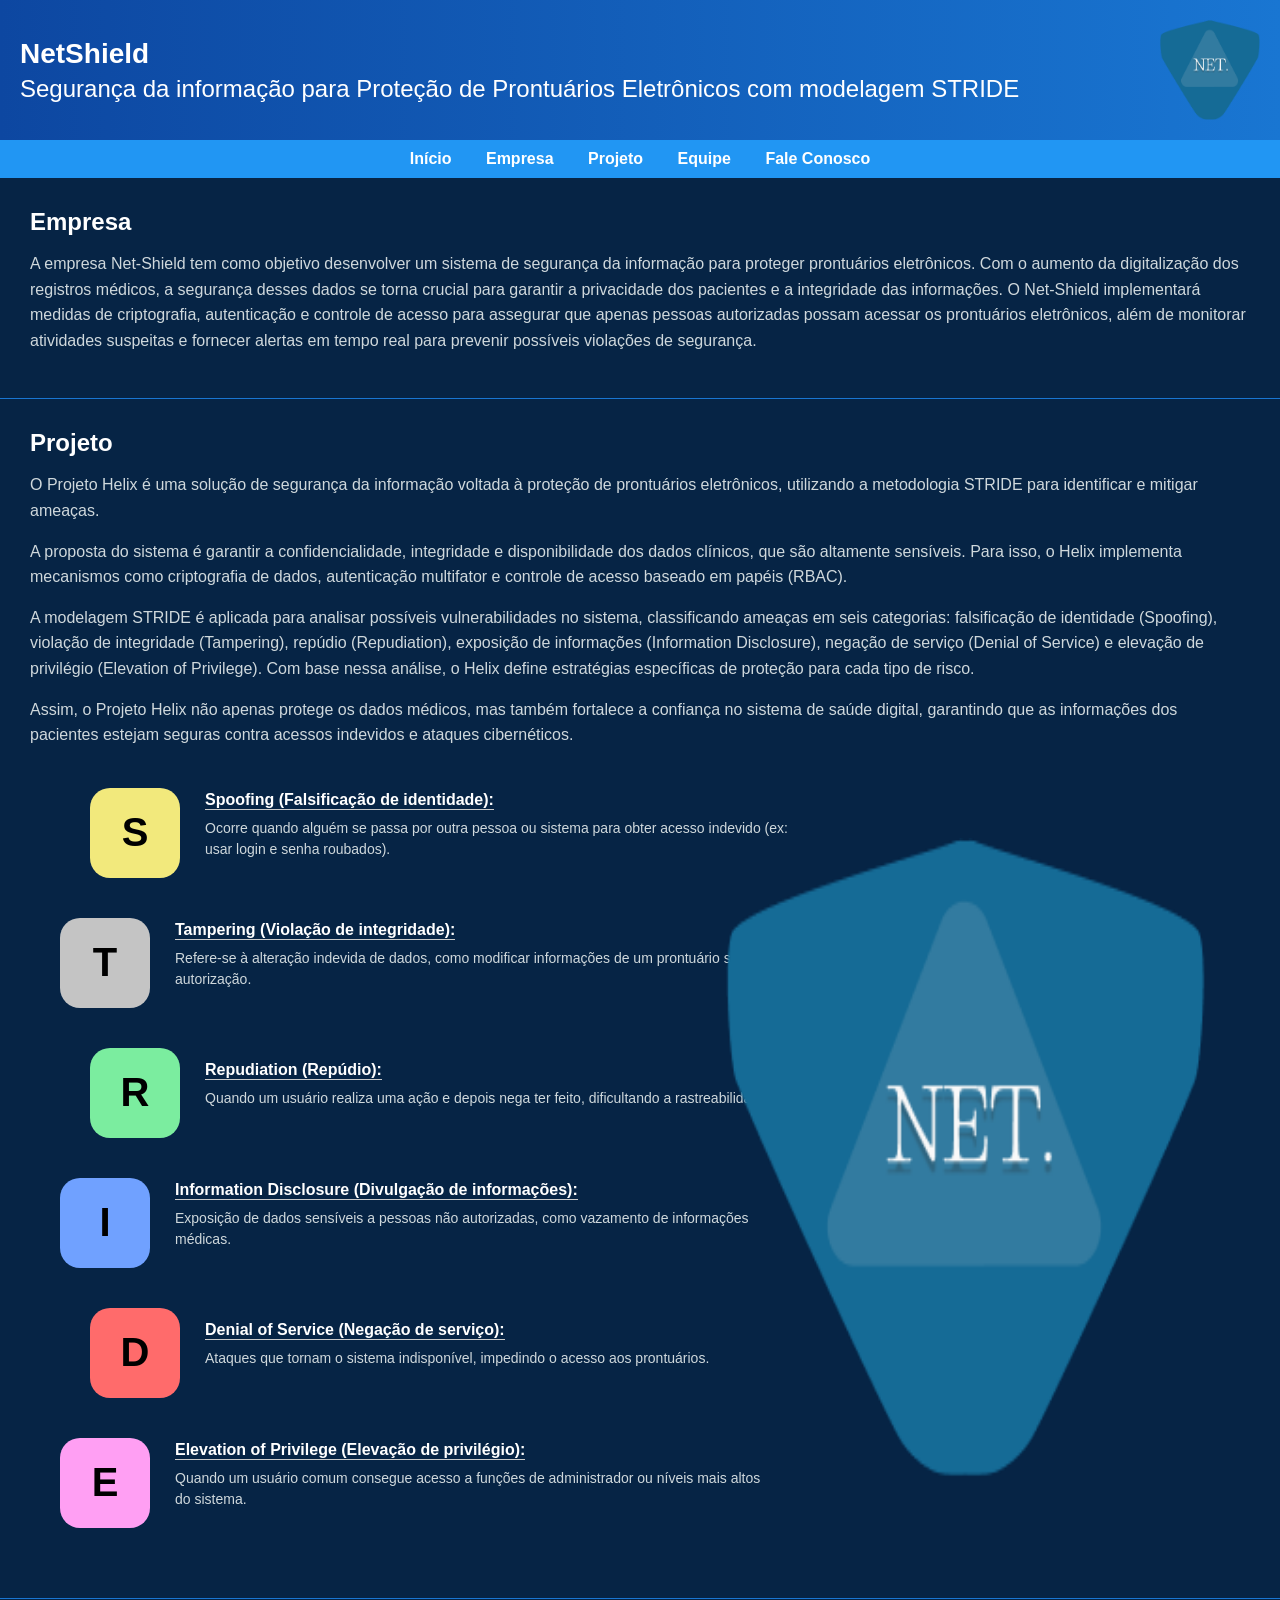
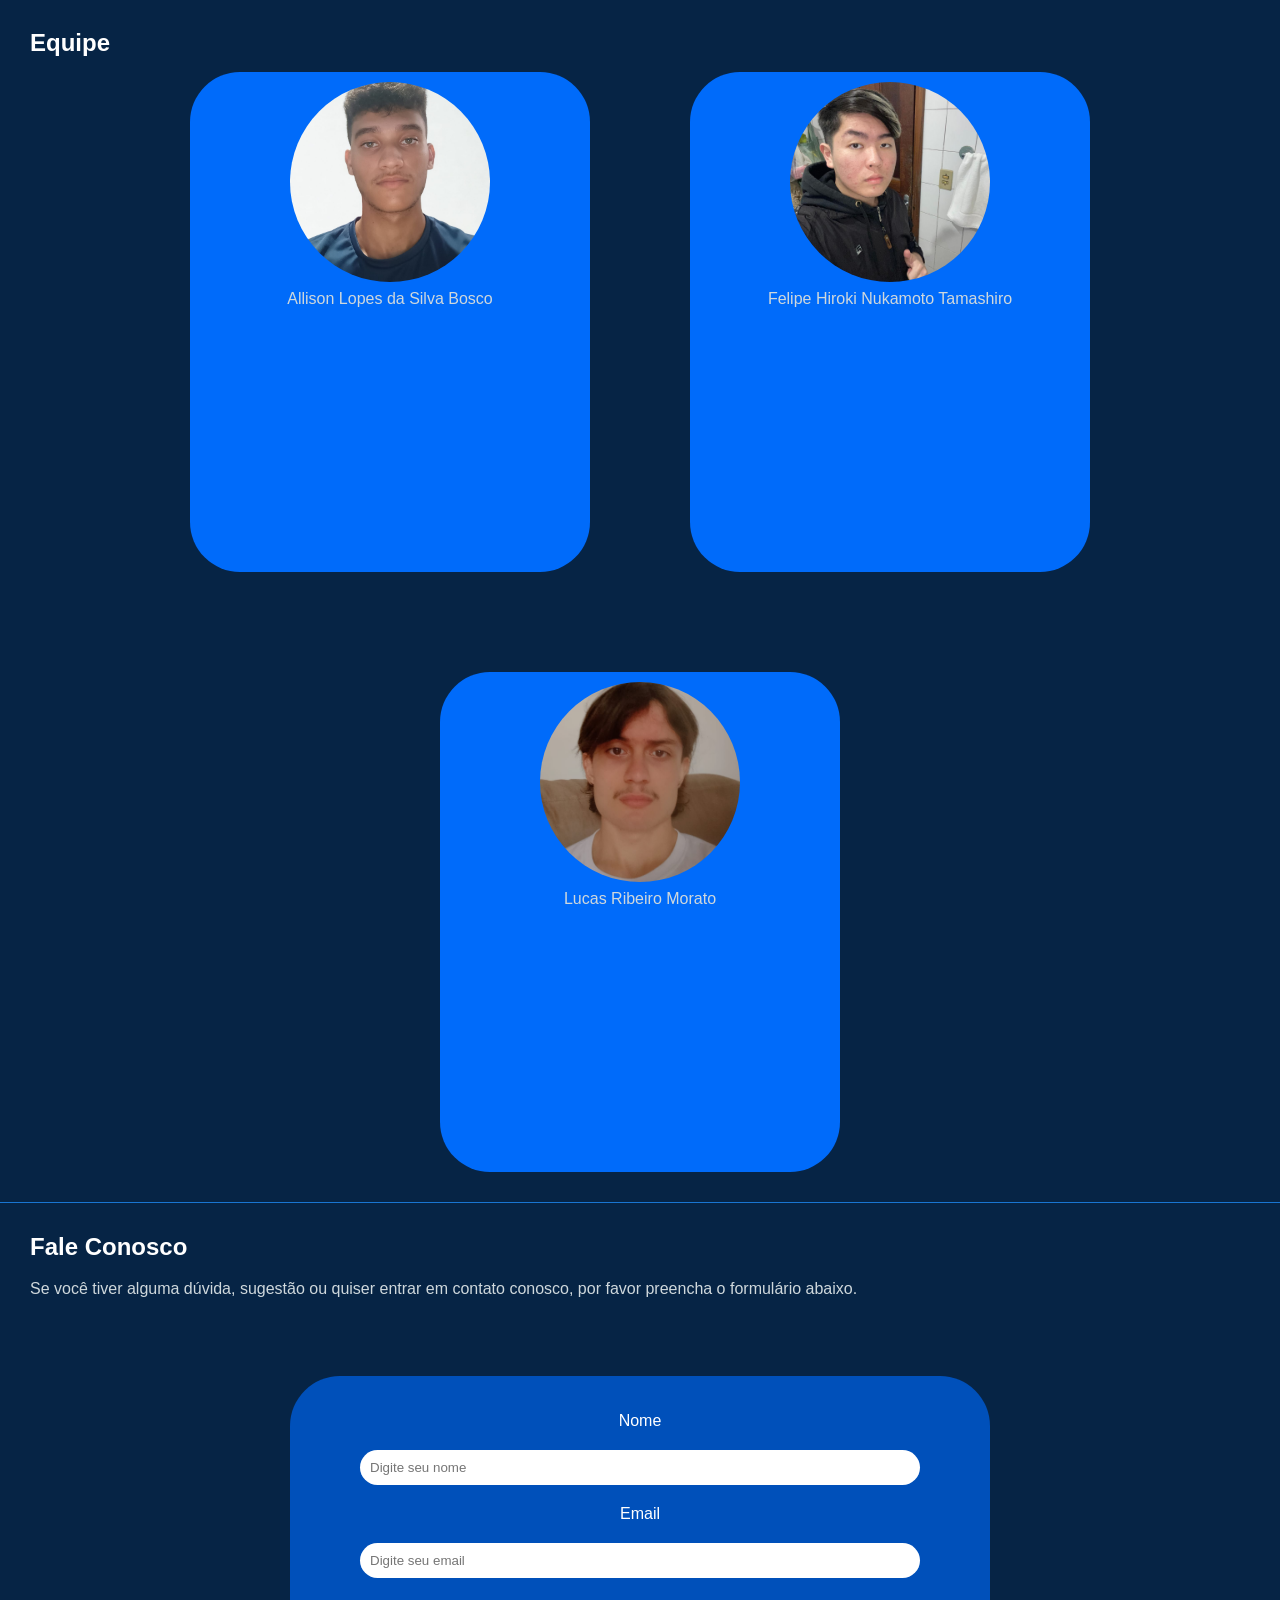
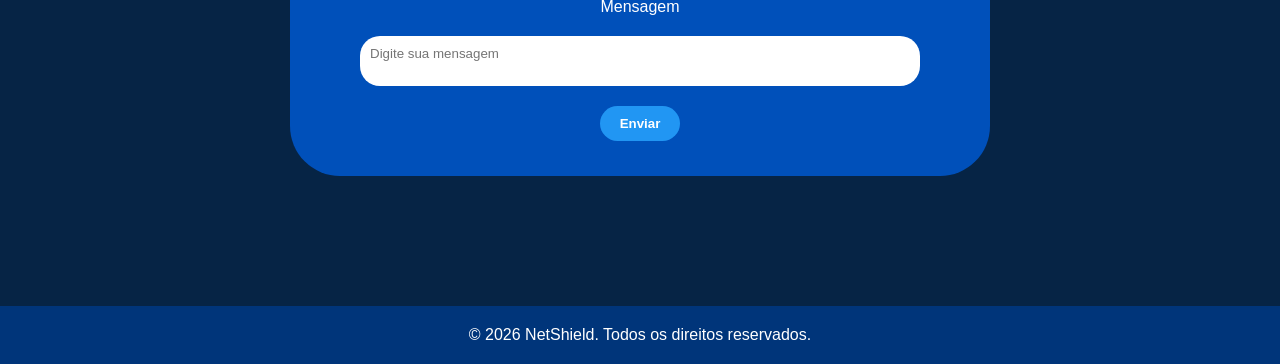
==== commit a7b5fcec: "adicionando uma imagem no espaço em branco na seção 'projeto'" ====
--- a/site-equipe.html
+++ b/site-equipe.html
@@ -1,85 +1,88 @@
 <!doctype html>
 <html lang="pt-BR">
-  <head>
-    <meta charset="UTF-8" />
-    <title>NetShield</title>
-    <link rel="stylesheet" href="css/index.css" />
-  </head>
-  <body>
-    <!-- HEADER -->
-    <header class="header">
-      <div class="logo">
-        <h1>NetShield</h1>
-        <h2>
-          Segurança da informação para Proteção de Prontuários Eletrônicos com
-          modelagem STRIDE
-        </h2>
-      </div>
-      <div class="shield">
-        <img src="img/logo_netshield.png" alt="" />
-      </div>
-    </header>
-
-    <!-- NAVBAR -->
-    <nav class="navbar">
-      <a href="index.html">Início</a>
-      <a href="#empresa">Empresa</a>
-      <a href="#projeto">Projeto</a>
-      <a href="#equipe">Equipe</a>
-      <a href="#fale-conosco">Fale Conosco</a>
-    </nav>
-
-    <!-- EMPRESA -->
-    <main>
-      <section class="section" id="empresa">
-        <h2>Empresa</h2>
-        <p>
-          A empresa Net-Shield tem como objetivo desenvolver um sistema de
-          segurança da informação para proteger prontuários eletrônicos. Com o
-          aumento da digitalização dos registros médicos, a segurança desses
-          dados se torna crucial para garantir a privacidade dos pacientes e a
-          integridade das informações. O Net-Shield implementará medidas de
-          criptografia, autenticação e controle de acesso para assegurar que
-          apenas pessoas autorizadas possam acessar os prontuários eletrônicos,
-          além de monitorar atividades suspeitas e fornecer alertas em tempo
-          real para prevenir possíveis violações de segurança.
-        </p>
-      </section>
-
-      <!-- PROJETO -->
-      <section class="section" id="projeto">
-        <h2>Projeto</h2>
-        <p>
-          O Projeto Helix é uma solução de segurança da informação voltada à
-          proteção de prontuários eletrônicos, utilizando a metodologia STRIDE
-          para identificar e mitigar ameaças.
-        </p>
-
-        <p>
-          A proposta do sistema é garantir a confidencialidade, integridade e
-          disponibilidade dos dados clínicos, que são altamente sensíveis. Para
-          isso, o Helix implementa mecanismos como criptografia de dados,
-          autenticação multifator e controle de acesso baseado em papéis (RBAC).
-        </p>
-
-        <p>
-          A modelagem STRIDE é aplicada para analisar possíveis vulnerabilidades
-          no sistema, classificando ameaças em seis categorias: falsificação de
-          identidade (Spoofing), violação de integridade (Tampering), repúdio
-          (Repudiation), exposição de informações (Information Disclosure),
-          negação de serviço (Denial of Service) e elevação de privilégio
-          (Elevation of Privilege). Com base nessa análise, o Helix define
-          estratégias específicas de proteção para cada tipo de risco.
-        </p>
-
-        <p>
-          Assim, o Projeto Helix não apenas protege os dados médicos, mas também
-          fortalece a confiança no sistema de saúde digital, garantindo que as
-          informações dos pacientes estejam seguras contra acessos indevidos e
-          ataques cibernéticos.
-        </p>
-
-        <!-- <section class="stride-container"> -->
+
+<head>
+  <meta charset="UTF-8">
+  <meta name="viewport" content="width=device-width, initial-scale=1.0">
+  <title>NetShield</title>
+  <link rel="stylesheet" href="css/index.css" />
+</head>
+
+<body>
+  <!-- HEADER -->
+  <header class="header">
+    <div class="logo">
+      <h1>NetShield</h1>
+      <h2>
+        Segurança da informação para Proteção de Prontuários Eletrônicos com
+        modelagem STRIDE
+      </h2>
+    </div>
+    <div class="shield">
+      <img src="img/logo_netshield.png" alt="" />
+    </div>
+  </header>
+
+  <!-- NAVBAR -->
+  <nav class="navbar">
+    <a href="index.html">Início</a>
+    <a href="#empresa">Empresa</a>
+    <a href="#projeto">Projeto</a>
+    <a href="#equipe">Equipe</a>
+    <a href="#fale-conosco">Fale Conosco</a>
+  </nav>
+
+  <!-- EMPRESA -->
+  <main>
+    <section class="section" id="empresa">
+      <h2>Empresa</h2>
+      <p>
+        A empresa Net-Shield tem como objetivo desenvolver um sistema de
+        segurança da informação para proteger prontuários eletrônicos. Com o
+        aumento da digitalização dos registros médicos, a segurança desses
+        dados se torna crucial para garantir a privacidade dos pacientes e a
+        integridade das informações. O Net-Shield implementará medidas de
+        criptografia, autenticação e controle de acesso para assegurar que
+        apenas pessoas autorizadas possam acessar os prontuários eletrônicos,
+        além de monitorar atividades suspeitas e fornecer alertas em tempo
+        real para prevenir possíveis violações de segurança.
+      </p>
+    </section>
+
+    <!-- PROJETO -->
+    <section class="section" id="projeto">
+      <h2>Projeto</h2>
+      <p>
+        O Projeto Helix é uma solução de segurança da informação voltada à
+        proteção de prontuários eletrônicos, utilizando a metodologia STRIDE
+        para identificar e mitigar ameaças.
+      </p>
+
+      <p>
+        A proposta do sistema é garantir a confidencialidade, integridade e
+        disponibilidade dos dados clínicos, que são altamente sensíveis. Para
+        isso, o Helix implementa mecanismos como criptografia de dados,
+        autenticação multifator e controle de acesso baseado em papéis (RBAC).
+      </p>
+
+      <p>
+        A modelagem STRIDE é aplicada para analisar possíveis vulnerabilidades
+        no sistema, classificando ameaças em seis categorias: falsificação de
+        identidade (Spoofing), violação de integridade (Tampering), repúdio
+        (Repudiation), exposição de informações (Information Disclosure),
+        negação de serviço (Denial of Service) e elevação de privilégio
+        (Elevation of Privilege). Com base nessa análise, o Helix define
+        estratégias específicas de proteção para cada tipo de risco.
+      </p>
+
+      <p>
+        Assim, o Projeto Helix não apenas protege os dados médicos, mas também
+        fortalece a confiança no sistema de saúde digital, garantindo que as
+        informações dos pacientes estejam seguras contra acessos indevidos e
+        ataques cibernéticos.
+      </p>
+
+      <section class="stride-container">
 
         <!-- ITEM -->
         <div class="stride-item">
@@ -147,54 +150,55 @@
             </p>
           </div>
         </div>
-
-        <!-- </section> -->
+        <img class="imagem-ilustrativa" src="img/logo_netshield.png" alt="Imagem ilustrativa - hackers">
       </section>
-      <section class="section section-integrantes" id="equipe">
-        <h2>Equipe</h2>
-
-        <div class="integrantes">
-          <div class="card">
-            <img src="img/allfoto.jpeg" alt="Integrante Allison" />
-            <p>Allison Lopes da Silva Bosco</p>
-          </div>
-
-          <div class="card">
-            <img src="img/felipe.jpeg" alt="Integrante Felipe" />
-            <p>Felipe Hiroki Nukamoto Tamashiro</p>
-          </div>
-
-          <div class="card">
-            <img src="img/lucas.jpeg" alt="Integrante Lucas" />
-            <p>Lucas Ribeiro Morato</p>
-          </div>
-        </div>
-      </section>
-      <section class="section-form" id="fale-conosco">
-        <h2>Fale Conosco</h2>
-        <p>
-              Se você tiver alguma dúvida, sugestão ou quiser entrar em contato
-              conosco, por favor preencha o formulário abaixo.
-            </p>
-        <div class="form">
-          <form method="POST">
-            <label for="nome">Nome</label>
-            <input type="text" id="nome" name="nome" placeholder="Digite seu nome" required />
-
-            <label for="email">Email</label>
-            <input type="email" id="email" name="email" placeholder="Digite seu email" required />
-
-            <label for="mensagem">Mensagem</label>
-            <textarea id="mensagem" name="mensagem" placeholder="Digite sua mensagem" required></textarea>
-
-            <button type="submit">Enviar</button>
-          </form>
-        </div>
-      </section>
-    </main>
-
-    <footer>
-      <p>&copy; 2026 NetShield. Todos os direitos reservados.</p>
-    </footer>
-  </body>
-</html>
+    </section>
+    <section class="section section-integrantes" id="equipe">
+      <h2>Equipe</h2>
+
+      <div class="integrantes">
+        <div class="card">
+          <img src="img/allfoto.jpeg" alt="Integrante Allison" />
+          <p>Allison Lopes da Silva Bosco</p>
+        </div>
+
+        <div class="card">
+          <img src="img/felipe.jpeg" alt="Integrante Felipe" />
+          <p>Felipe Hiroki Nukamoto Tamashiro</p>
+        </div>
+
+        <div class="card">
+          <img src="img/lucas.jpeg" alt="Integrante Lucas" />
+          <p>Lucas Ribeiro Morato</p>
+        </div>
+      </div>
+    </section>
+    <section class="section-form" id="fale-conosco">
+      <h2>Fale Conosco</h2>
+      <p>
+        Se você tiver alguma dúvida, sugestão ou quiser entrar em contato
+        conosco, por favor preencha o formulário abaixo.
+      </p>
+      <div class="form">
+        <form method="POST">
+          <label for="nome">Nome</label>
+          <input type="text" id="nome" name="nome" placeholder="Digite seu nome" required />
+
+          <label for="email">Email</label>
+          <input type="email" id="email" name="email" placeholder="Digite seu email" required />
+
+          <label for="mensagem">Mensagem</label>
+          <textarea id="mensagem" name="mensagem" placeholder="Digite sua mensagem" required></textarea>
+
+          <button type="submit">Enviar</button>
+        </form>
+      </div>
+    </section>
+  </main>
+
+  <footer>
+    <p>&copy; 2026 NetShield. Todos os direitos reservados.</p>
+  </footer>
+</body>
+
+</html>
--- a/css/index.css
+++ b/css/index.css
@@ -90,7 +90,8 @@
 /* CONTAINER */
 .stride-container {
   width: 80%;
-  margin: 40px auto;
+  /* margin: 40px auto; */
+  position: relative;
 }
 
 /* ITEM */
@@ -98,6 +99,15 @@
   display: flex;
   align-items: center;
   margin-bottom: 40px;
+  margin-top: 40px;
+}
+
+.stride-item:nth-child(even){
+  margin-left: 30px;
+}
+
+.stride-item:nth-child(odd){
+  margin-left: 60px;
 }
 
 /* ÍCONES */
@@ -137,6 +147,16 @@
   line-height: 1.5;
 }
 
+.imagem-ilustrativa {
+  position: absolute;
+  right: -200px;
+  top: 50px;
+  width: 300px;
+  height: 40rem;
+  width: 30rem;
+} 
+
+
 /* Equipe */
 
 .integrantes {
@@ -156,10 +176,11 @@
 }
 
 .card img {
-  width: 300px;
-  height: 300px;
+  width: 200px;
+  height: 200px;
   border-radius: 50%; 
   object-fit: cover;
+  margin-top: 10px;
 }
 
 /* Formulário */
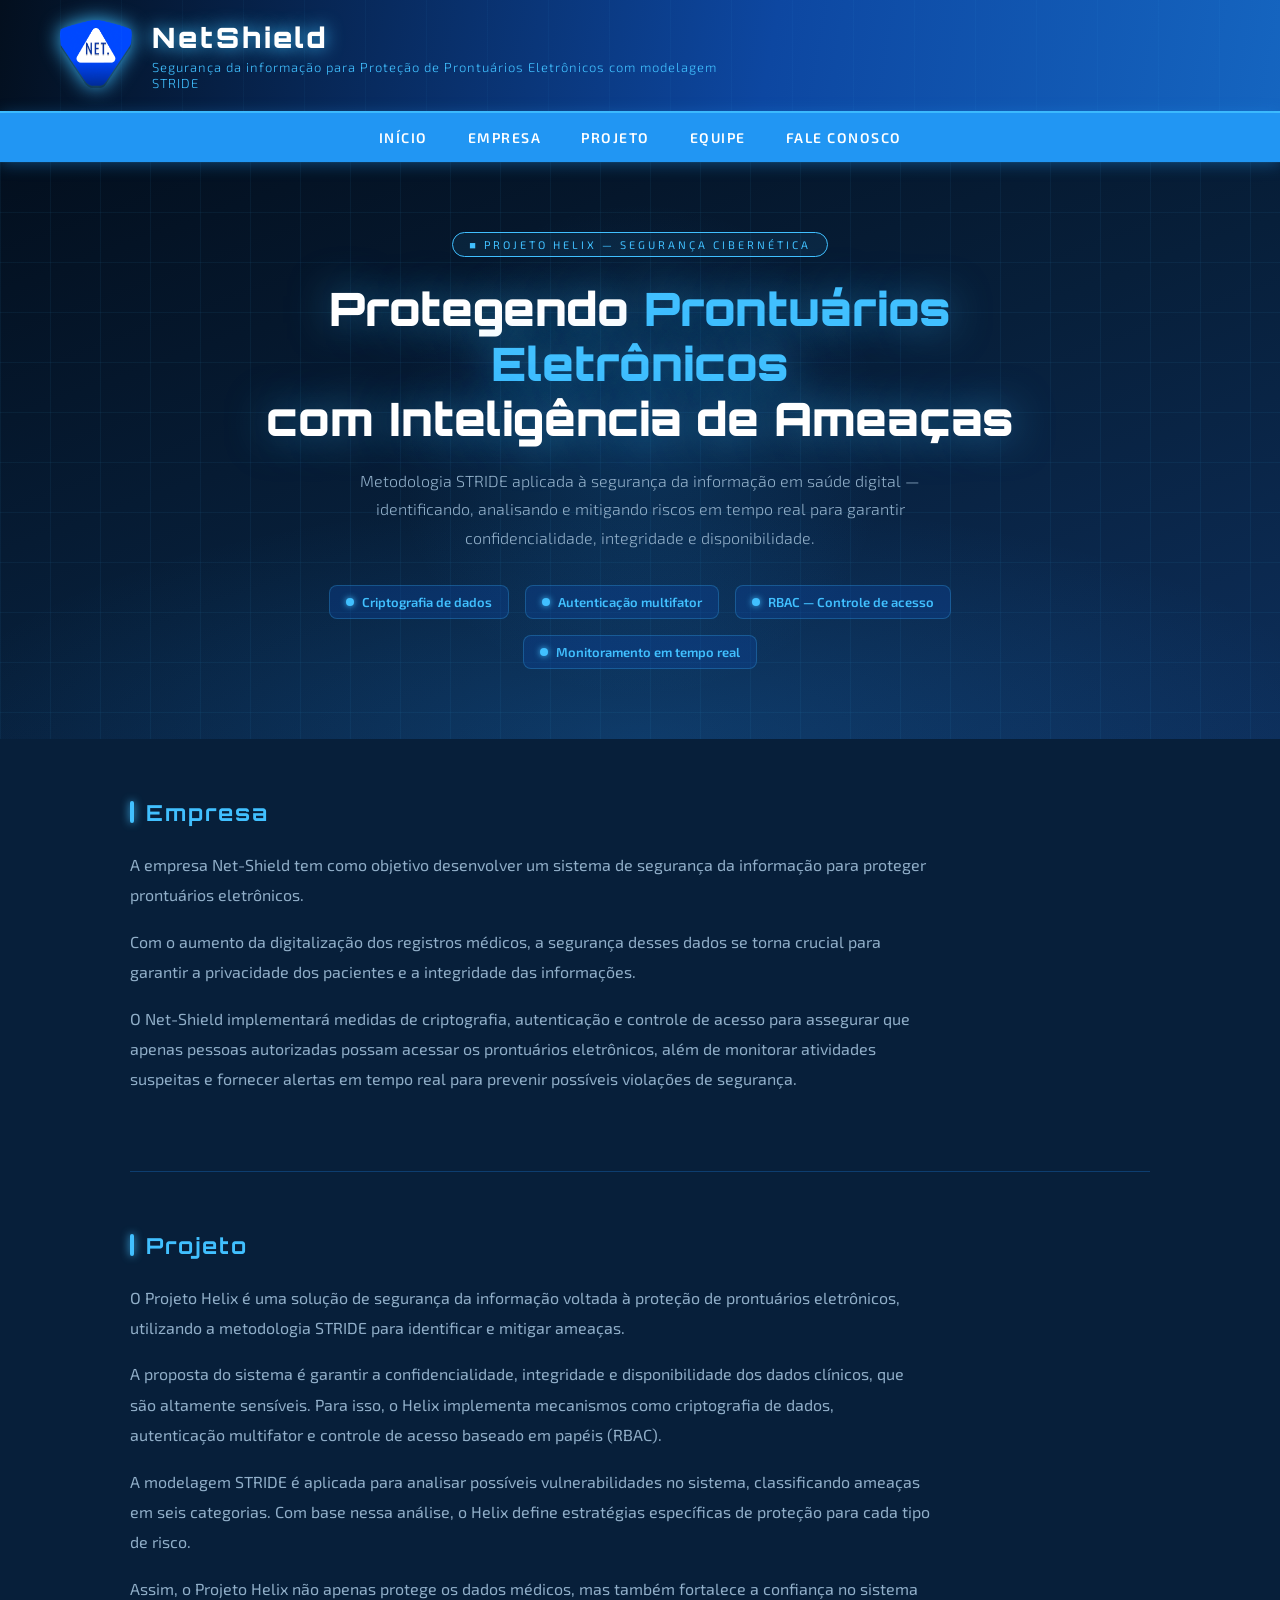
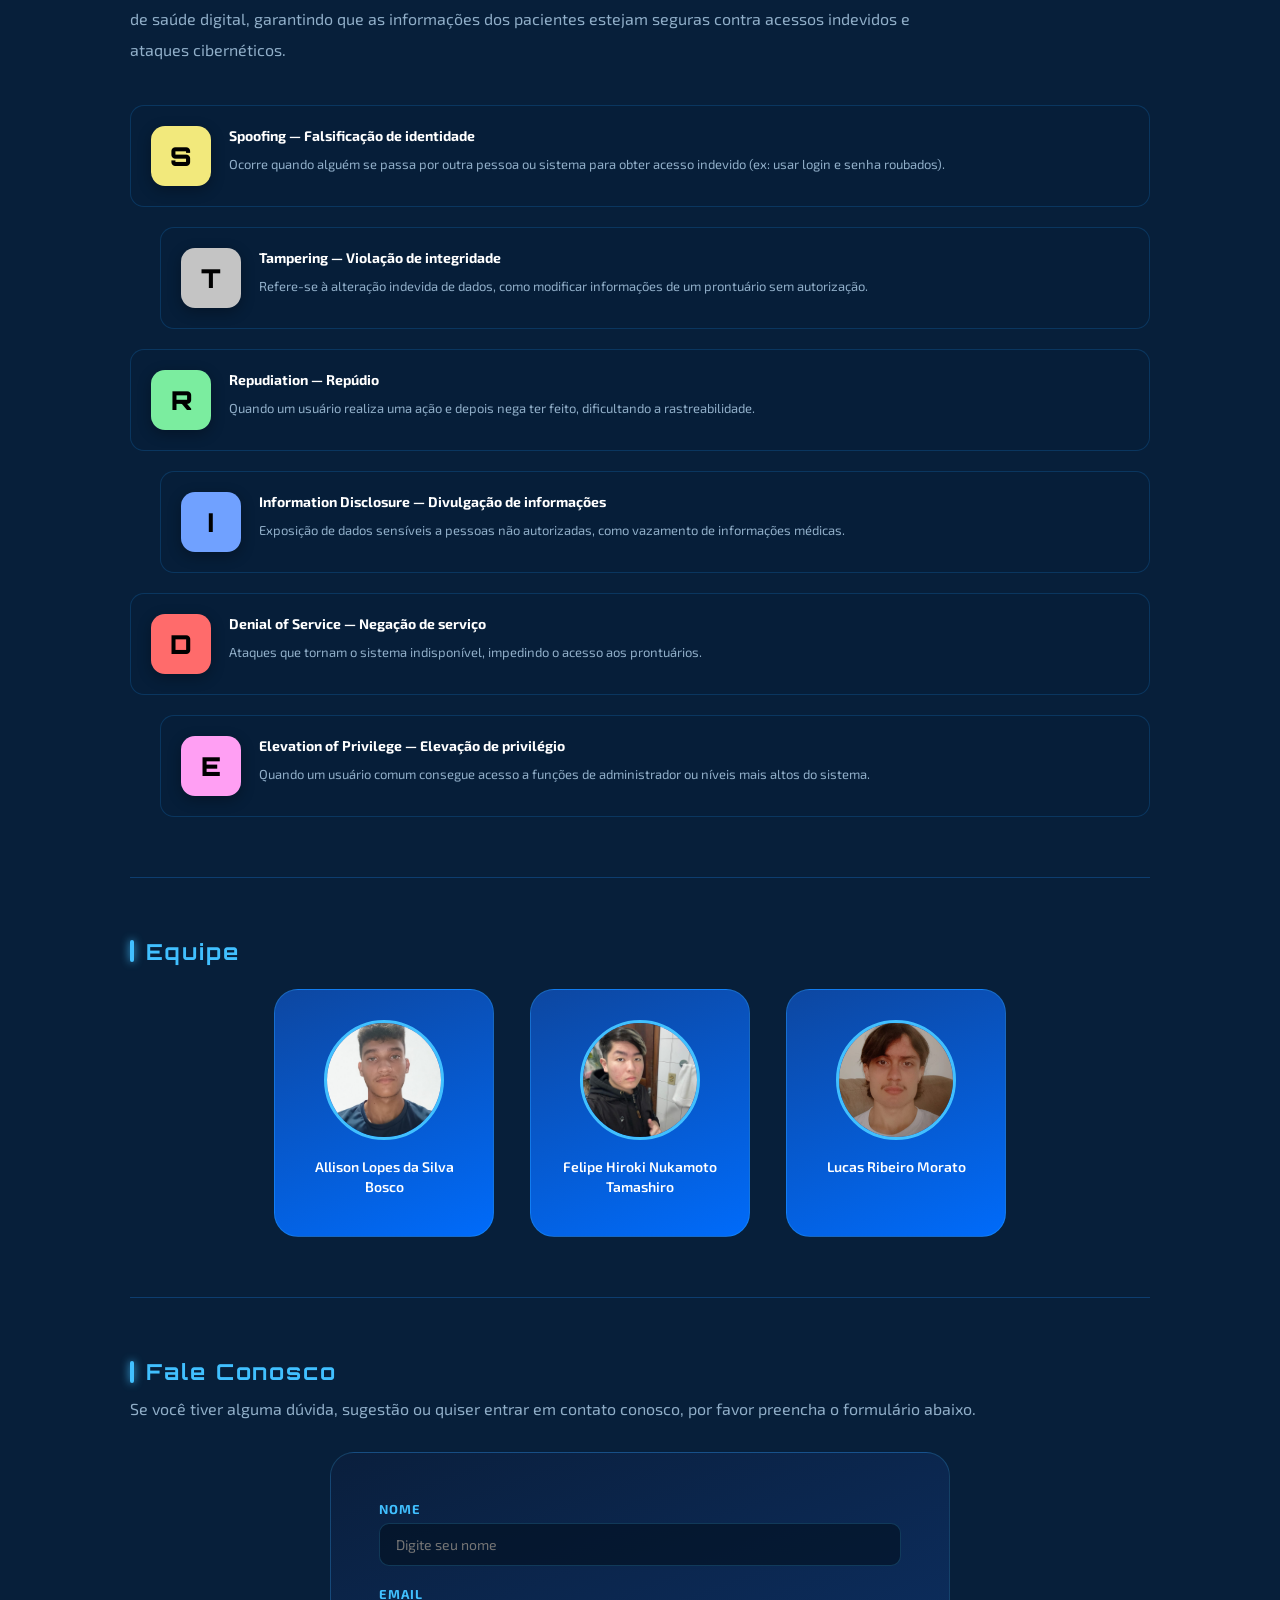
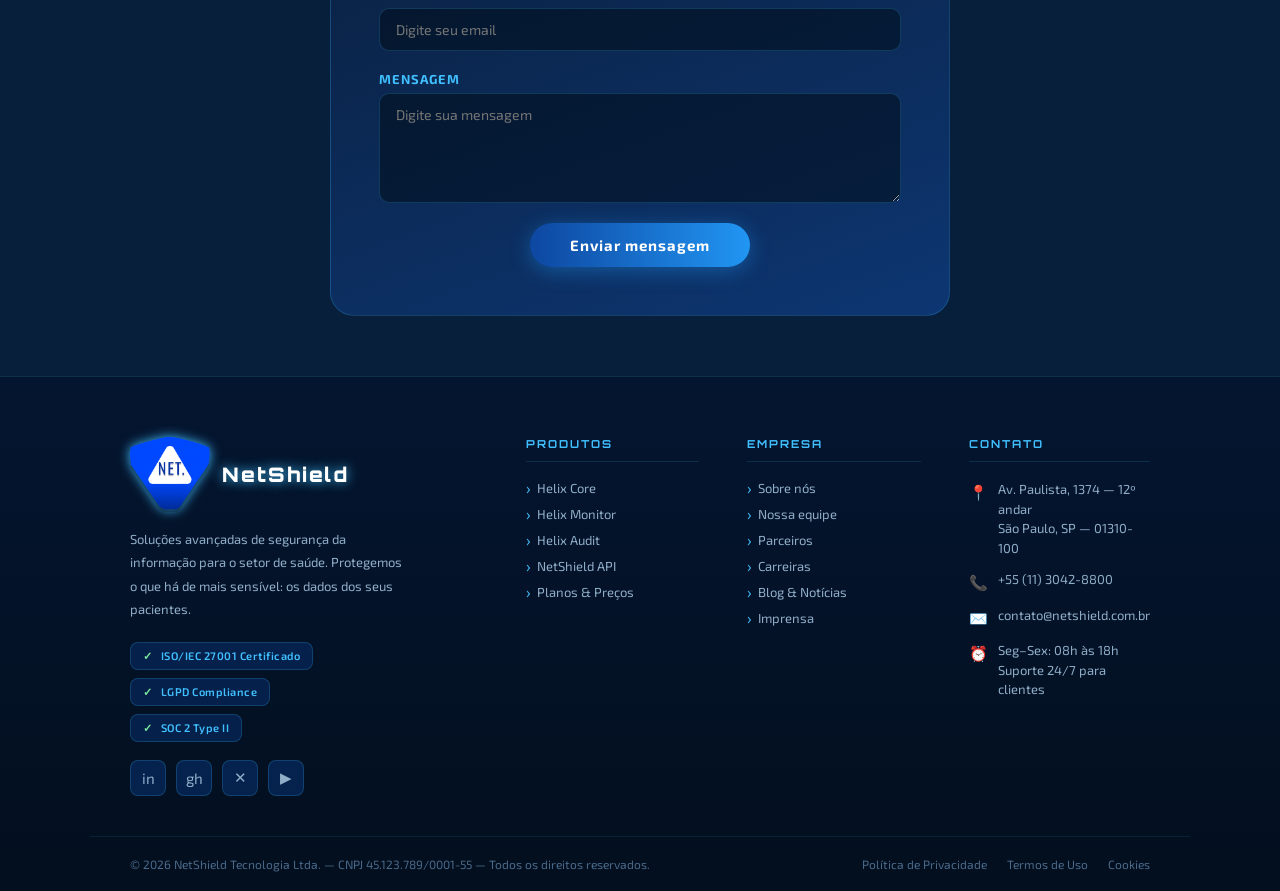
==== commit e1080233: "Novo design do site" ====
--- a/site-equipe.html
+++ b/site-equipe.html
@@ -1,204 +1,362 @@
 <!doctype html>
 <html lang="pt-BR">
-
-<head>
-  <meta charset="UTF-8">
-  <meta name="viewport" content="width=device-width, initial-scale=1.0">
-  <title>NetShield</title>
-  <link rel="stylesheet" href="css/index.css" />
-</head>
-
-<body>
-  <!-- HEADER -->
-  <header class="header">
-    <div class="logo">
-      <h1>NetShield</h1>
-      <h2>
-        Segurança da informação para Proteção de Prontuários Eletrônicos com
-        modelagem STRIDE
-      </h2>
+  <head>
+    <meta charset="UTF-8" />
+    <meta name="viewport" content="width=device-width, initial-scale=1.0" />
+    <title>NetShield</title>
+    <link
+      href="https://fonts.googleapis.com/css2?family=Orbitron:wght@700;900&family=Exo+2:wght@300;400;600;700&display=swap"
+      rel="stylesheet"
+    />
+    <link rel="stylesheet" href="css/index.css" />
+  </head>
+
+  <body>
+    <!-- HEADER -->
+    <header class="header">
+      <div class="header-logo">
+        <img src="img/logo_netshield.png" alt="NetShield logo" />
+        <div class="shield-fallback" style="display: none">🛡️</div>
+      </div>
+      <div class="header-text">
+        <h1>NetShield</h1>
+        <h2>
+          Segurança da informação para Proteção de Prontuários Eletrônicos com
+          modelagem STRIDE
+        </h2>
+      </div>
+    </header>
+
+    <!-- NAVBAR -->
+    <nav class="navbar">
+      <a href="site-equipe.html">Início</a>
+      <a href="#empresa">Empresa</a>
+      <a href="#projeto">Projeto</a>
+      <a href="#equipe">Equipe</a>
+      <a href="#fale-conosco">Fale Conosco</a>
+    </nav>
+
+    <!-- BANNER -->
+    <div class="banner">
+      <div class="banner-content">
+        <div class="banner-tag">
+          &#9632; Projeto Helix — Segurança Cibernética
+        </div>
+        <h2>
+          Protegendo <span>Prontuários Eletrônicos</span><br />com Inteligência
+          de Ameaças
+        </h2>
+        <p>
+          Metodologia STRIDE aplicada à segurança da informação em saúde digital
+          — identificando, analisando e mitigando riscos em tempo real para
+          garantir confidencialidade, integridade e disponibilidade.
+        </p>
+        <div class="banner-badges">
+          <div class="badge">
+            <span class="dot"></span>Criptografia de dados
+          </div>
+          <div class="badge">
+            <span class="dot"></span>Autenticação multifator
+          </div>
+          <div class="badge">
+            <span class="dot"></span>RBAC — Controle de acesso
+          </div>
+          <div class="badge">
+            <span class="dot"></span>Monitoramento em tempo real
+          </div>
+        </div>
+      </div>
     </div>
-    <div class="shield">
-      <img src="img/logo_netshield.png" alt="" />
-    </div>
-  </header>
-
-  <!-- NAVBAR -->
-  <nav class="navbar">
-    <a href="index.html">Início</a>
-    <a href="#empresa">Empresa</a>
-    <a href="#projeto">Projeto</a>
-    <a href="#equipe">Equipe</a>
-    <a href="#fale-conosco">Fale Conosco</a>
-  </nav>
-
-  <!-- EMPRESA -->
-  <main>
-    <section class="section" id="empresa">
-      <h2>Empresa</h2>
-      <p>
-        A empresa Net-Shield tem como objetivo desenvolver um sistema de
-        segurança da informação para proteger prontuários eletrônicos. Com o
-        aumento da digitalização dos registros médicos, a segurança desses
-        dados se torna crucial para garantir a privacidade dos pacientes e a
-        integridade das informações. O Net-Shield implementará medidas de
-        criptografia, autenticação e controle de acesso para assegurar que
-        apenas pessoas autorizadas possam acessar os prontuários eletrônicos,
-        além de monitorar atividades suspeitas e fornecer alertas em tempo
-        real para prevenir possíveis violações de segurança.
-      </p>
-    </section>
-
-    <!-- PROJETO -->
-    <section class="section" id="projeto">
-      <h2>Projeto</h2>
-      <p>
-        O Projeto Helix é uma solução de segurança da informação voltada à
-        proteção de prontuários eletrônicos, utilizando a metodologia STRIDE
-        para identificar e mitigar ameaças.
-      </p>
-
-      <p>
-        A proposta do sistema é garantir a confidencialidade, integridade e
-        disponibilidade dos dados clínicos, que são altamente sensíveis. Para
-        isso, o Helix implementa mecanismos como criptografia de dados,
-        autenticação multifator e controle de acesso baseado em papéis (RBAC).
-      </p>
-
-      <p>
-        A modelagem STRIDE é aplicada para analisar possíveis vulnerabilidades
-        no sistema, classificando ameaças em seis categorias: falsificação de
-        identidade (Spoofing), violação de integridade (Tampering), repúdio
-        (Repudiation), exposição de informações (Information Disclosure),
-        negação de serviço (Denial of Service) e elevação de privilégio
-        (Elevation of Privilege). Com base nessa análise, o Helix define
-        estratégias específicas de proteção para cada tipo de risco.
-      </p>
-
-      <p>
-        Assim, o Projeto Helix não apenas protege os dados médicos, mas também
-        fortalece a confiança no sistema de saúde digital, garantindo que as
-        informações dos pacientes estejam seguras contra acessos indevidos e
-        ataques cibernéticos.
-      </p>
-
-      <section class="stride-container">
-
-        <!-- ITEM -->
-        <div class="stride-item">
-          <div class="icon yellow">S</div>
-          <div class="content">
-            <h3>Spoofing (Falsificação de identidade):</h3>
-            <p>
-              Ocorre quando alguém se passa por outra pessoa ou sistema para
-              obter acesso indevido (ex: usar login e senha roubados).
-            </p>
-          </div>
-        </div>
-
-        <div class="stride-item">
-          <div class="icon gray">T</div>
-          <div class="content">
-            <h3>Tampering (Violação de integridade):</h3>
-            <p>
-              Refere-se à alteração indevida de dados, como modificar
-              informações de um prontuário sem autorização.
-            </p>
-          </div>
-        </div>
-
-        <div class="stride-item">
-          <div class="icon green">R</div>
-          <div class="content">
-            <h3>Repudiation (Repúdio):</h3>
-            <p>
-              Quando um usuário realiza uma ação e depois nega ter feito,
-              dificultando a rastreabilidade.
-            </p>
-          </div>
-        </div>
-
-        <div class="stride-item">
-          <div class="icon blue">I</div>
-          <div class="content">
-            <h3>Information Disclosure (Divulgação de informações):</h3>
-            <p>
-              Exposição de dados sensíveis a pessoas não autorizadas, como
-              vazamento de informações médicas.
-            </p>
-          </div>
-        </div>
-
-        <div class="stride-item">
-          <div class="icon red">D</div>
-          <div class="content">
-            <h3>Denial of Service (Negação de serviço):</h3>
-            <p>
-              Ataques que tornam o sistema indisponível, impedindo o acesso aos
-              prontuários.
-            </p>
-          </div>
-        </div>
-
-        <div class="stride-item">
-          <div class="icon pink">E</div>
-          <div class="content">
-            <h3>Elevation of Privilege (Elevação de privilégio):</h3>
-            <p>
-              Quando um usuário comum consegue acesso a funções de administrador
-              ou níveis mais altos do sistema.
-            </p>
-          </div>
-        </div>
-        <img class="imagem-ilustrativa" src="img/logo_netshield.png" alt="Imagem ilustrativa - hackers">
-      </section>
-    </section>
-    <section class="section section-integrantes" id="equipe">
-      <h2>Equipe</h2>
-
-      <div class="integrantes">
-        <div class="card">
-          <img src="img/allfoto.jpeg" alt="Integrante Allison" />
-          <p>Allison Lopes da Silva Bosco</p>
-        </div>
-
-        <div class="card">
-          <img src="img/felipe.jpeg" alt="Integrante Felipe" />
-          <p>Felipe Hiroki Nukamoto Tamashiro</p>
-        </div>
-
-        <div class="card">
-          <img src="img/lucas.jpeg" alt="Integrante Lucas" />
-          <p>Lucas Ribeiro Morato</p>
-        </div>
-      </div>
-    </section>
-    <section class="section-form" id="fale-conosco">
-      <h2>Fale Conosco</h2>
-      <p>
-        Se você tiver alguma dúvida, sugestão ou quiser entrar em contato
-        conosco, por favor preencha o formulário abaixo.
-      </p>
-      <div class="form">
-        <form method="POST">
-          <label for="nome">Nome</label>
-          <input type="text" id="nome" name="nome" placeholder="Digite seu nome" required />
-
-          <label for="email">Email</label>
-          <input type="email" id="email" name="email" placeholder="Digite seu email" required />
-
-          <label for="mensagem">Mensagem</label>
-          <textarea id="mensagem" name="mensagem" placeholder="Digite sua mensagem" required></textarea>
-
-          <button type="submit">Enviar</button>
-        </form>
-      </div>
-    </section>
-  </main>
-
-  <footer>
-    <p>&copy; 2026 NetShield. Todos os direitos reservados.</p>
-  </footer>
-</body>
-
-</html>+
+    <!-- MAIN CONTENT -->
+    <main>
+      <div class="main-wrapper">
+        <!-- EMPRESA -->
+        <section class="section" id="empresa">
+          <h2>Empresa</h2>
+          <p>
+            A empresa Net-Shield tem como objetivo desenvolver um sistema de
+            segurança da informação para proteger prontuários eletrônicos.
+          </p>
+          <p>
+            Com o aumento da digitalização dos registros médicos, a segurança
+            desses dados se torna crucial para garantir a privacidade dos
+            pacientes e a integridade das informações.
+          </p>
+          <p>
+            O Net-Shield implementará medidas de criptografia, autenticação e
+            controle de acesso para assegurar que apenas pessoas autorizadas
+            possam acessar os prontuários eletrônicos, além de monitorar
+            atividades suspeitas e fornecer alertas em tempo real para prevenir
+            possíveis violações de segurança.
+          </p>
+        </section>
+
+        <!-- PROJETO -->
+        <section class="section" id="projeto">
+          <h2>Projeto</h2>
+          <p>
+            O Projeto Helix é uma solução de segurança da informação voltada à
+            proteção de prontuários eletrônicos, utilizando a metodologia STRIDE
+            para identificar e mitigar ameaças.
+          </p>
+          <p>
+            A proposta do sistema é garantir a confidencialidade, integridade e
+            disponibilidade dos dados clínicos, que são altamente sensíveis.
+            Para isso, o Helix implementa mecanismos como criptografia de dados,
+            autenticação multifator e controle de acesso baseado em papéis
+            (RBAC).
+          </p>
+          <p>
+            A modelagem STRIDE é aplicada para analisar possíveis
+            vulnerabilidades no sistema, classificando ameaças em seis
+            categorias. Com base nessa análise, o Helix define estratégias
+            específicas de proteção para cada tipo de risco.
+          </p>
+          <p>
+            Assim, o Projeto Helix não apenas protege os dados médicos, mas
+            também fortalece a confiança no sistema de saúde digital, garantindo
+            que as informações dos pacientes estejam seguras contra acessos
+            indevidos e ataques cibernéticos.
+          </p>
+
+          <!-- STRIDE CARDS -->
+          <div class="stride-container">
+            <div class="stride-item">
+              <div class="icon yellow">S</div>
+              <div class="content">
+                <h3>Spoofing — Falsificação de identidade</h3>
+                <p>
+                  Ocorre quando alguém se passa por outra pessoa ou sistema para
+                  obter acesso indevido (ex: usar login e senha roubados).
+                </p>
+              </div>
+            </div>
+            <div class="stride-item">
+              <div class="icon gray">T</div>
+              <div class="content">
+                <h3>Tampering — Violação de integridade</h3>
+                <p>
+                  Refere-se à alteração indevida de dados, como modificar
+                  informações de um prontuário sem autorização.
+                </p>
+              </div>
+            </div>
+            <div class="stride-item">
+              <div class="icon green">R</div>
+              <div class="content">
+                <h3>Repudiation — Repúdio</h3>
+                <p>
+                  Quando um usuário realiza uma ação e depois nega ter feito,
+                  dificultando a rastreabilidade.
+                </p>
+              </div>
+            </div>
+            <div class="stride-item">
+              <div class="icon blue">I</div>
+              <div class="content">
+                <h3>Information Disclosure — Divulgação de informações</h3>
+                <p>
+                  Exposição de dados sensíveis a pessoas não autorizadas, como
+                  vazamento de informações médicas.
+                </p>
+              </div>
+            </div>
+            <div class="stride-item">
+              <div class="icon red">D</div>
+              <div class="content">
+                <h3>Denial of Service — Negação de serviço</h3>
+                <p>
+                  Ataques que tornam o sistema indisponível, impedindo o acesso
+                  aos prontuários.
+                </p>
+              </div>
+            </div>
+            <div class="stride-item">
+              <div class="icon pink">E</div>
+              <div class="content">
+                <h3>Elevation of Privilege — Elevação de privilégio</h3>
+                <p>
+                  Quando um usuário comum consegue acesso a funções de
+                  administrador ou níveis mais altos do sistema.
+                </p>
+              </div>
+            </div>
+          </div>
+        </section>
+
+        <!-- EQUIPE -->
+        <section class="section section-integrantes" id="equipe">
+          <h2>Equipe</h2>
+          <div class="integrantes">
+            <div class="card">
+              <img
+                src="img/allfoto.jpeg"
+                alt="Allison Lopes"
+                onerror="
+                  this.src =
+                    'https://ui-avatars.com/api/?name=Allison+Bosco&background=006BFA&color=fff&size=120'
+                "
+              />
+              <p>Allison Lopes da Silva Bosco</p>
+            </div>
+            <div class="card">
+              <img
+                src="img/felipe.jpeg"
+                alt="Felipe Tamashiro"
+                onerror="
+                  this.src =
+                    'https://ui-avatars.com/api/?name=Felipe+Tamashiro&background=006BFA&color=fff&size=120'
+                "
+              />
+              <p>Felipe Hiroki Nukamoto Tamashiro</p>
+            </div>
+            <div class="card">
+              <img
+                src="img/lucas.jpeg"
+                alt="Lucas Morato"
+                onerror="
+                  this.src =
+                    'https://ui-avatars.com/api/?name=Lucas+Morato&background=006BFA&color=fff&size=120'
+                "
+              />
+              <p>Lucas Ribeiro Morato</p>
+            </div>
+          </div>
+        </section>
+
+        <!-- FALE CONOSCO -->
+        <section class="section-form" id="fale-conosco">
+          <h2>Fale Conosco</h2>
+          <p>
+            Se você tiver alguma dúvida, sugestão ou quiser entrar em contato
+            conosco, por favor preencha o formulário abaixo.
+          </p>
+          <div class="form-card">
+            <div class="form-group">
+              <label for="nome">Nome</label>
+              <input
+                type="text"
+                id="nome"
+                name="nome"
+                placeholder="Digite seu nome"
+                required
+              />
+            </div>
+            <div class="form-group">
+              <label for="email">Email</label>
+              <input
+                type="email"
+                id="email"
+                name="email"
+                placeholder="Digite seu email"
+                required
+              />
+            </div>
+            <div class="form-group">
+              <label for="mensagem">Mensagem</label>
+              <textarea
+                id="mensagem"
+                name="mensagem"
+                placeholder="Digite sua mensagem"
+                required
+              ></textarea>
+            </div>
+            <button class="btn-submit" type="submit">Enviar mensagem</button>
+          </div>
+        </section>
+      </div>
+      <!-- /.main-wrapper -->
+    </main>
+
+    <footer>
+      <div class="footer-main">
+        <!-- BRAND -->
+        <div class="footer-brand">
+          <div class="footer-logo-row">
+            <img class="shield-icon" src="img/logo_netshield.png" alt="Shield Icon">
+            <span>NetShield</span>
+          </div>
+          <p>
+            Soluções avançadas de segurança da informação para o setor de saúde.
+            Protegemos o que há de mais sensível: os dados dos seus pacientes.
+          </p>
+          <div class="footer-cert">
+            <span class="cert-badge">ISO/IEC 27001 Certificado</span>
+            <span class="cert-badge">LGPD Compliance</span>
+            <span class="cert-badge">SOC 2 Type II</span>
+          </div>
+          <div class="footer-social">
+            <a class="social-btn" href="#" title="LinkedIn">in</a>
+            <a class="social-btn" href="#" title="GitHub">gh</a>
+            <a class="social-btn" href="#" title="Twitter/X">✕</a>
+            <a class="social-btn" href="#" title="YouTube">▶</a>
+          </div>
+        </div>
+
+        <!-- PRODUTOS -->
+        <div class="footer-col">
+          <h4>Produtos</h4>
+          <ul>
+            <li><a href="#">Helix Core</a></li>
+            <li><a href="#">Helix Monitor</a></li>
+            <li><a href="#">Helix Audit</a></li>
+            <li><a href="#">NetShield API</a></li>
+            <li><a href="#">Planos & Preços</a></li>
+          </ul>
+        </div>
+
+        <!-- EMPRESA -->
+        <div class="footer-col">
+          <h4>Empresa</h4>
+          <ul>
+            <li><a href="#">Sobre nós</a></li>
+            <li><a href="#">Nossa equipe</a></li>
+            <li><a href="#">Parceiros</a></li>
+            <li><a href="#">Carreiras</a></li>
+            <li><a href="#">Blog & Notícias</a></li>
+            <li><a href="#">Imprensa</a></li>
+          </ul>
+        </div>
+
+        <!-- CONTATO -->
+        <div class="footer-col">
+          <h4>Contato</h4>
+          <div class="contact-item">
+            <span class="contact-icon">📍</span>
+            <span
+              >Av. Paulista, 1374 — 12º andar<br />São Paulo, SP —
+              01310-100</span
+            >
+          </div>
+          <div class="contact-item">
+            <span class="contact-icon">📞</span>
+            <span>+55 (11) 3042-8800</span>
+          </div>
+          <div class="contact-item">
+            <span class="contact-icon">✉️</span>
+            <span>contato@netshield.com.br</span>
+          </div>
+          <div class="contact-item">
+            <span class="contact-icon">⏰</span>
+            <span>Seg–Sex: 08h às 18h<br />Suporte 24/7 para clientes</span>
+          </div>
+        </div>
+      </div>
+
+      <hr class="footer-divider" />
+
+      <div class="footer-bottom">
+        <span
+          >&copy; 2026 NetShield Tecnologia Ltda. — CNPJ 45.123.789/0001-55 —
+          Todos os direitos reservados.</span
+        >
+        <div class="footer-bottom-links">
+          <a href="#">Política de Privacidade</a>
+          <a href="#">Termos de Uso</a>
+          <a href="#">Cookies</a>
+        </div>
+      </div>
+    </footer>
+  </body>
+</html>
--- a/css/index.css
+++ b/css/index.css
@@ -1,255 +1,797 @@
-* {
+*,
+*::before,
+*::after {
   margin: 0;
   padding: 0;
   box-sizing: border-box;
-  font-family: Roboto, sans-serif;
+}
+
+:root {
+  --blue-deep: #030f1e;
+  --blue-dark: #071f3a;
+  --blue-mid: #0d47a1;
+  --blue-bright: #1976d2;
+  --blue-accent: #2196f3;
+  --blue-neon: #41c0ff;
+  --white: #ffffff;
+  --text-muted: #90aec8;
+  --stride-s: #f2e97c;
+  --stride-t: #c4c4c4;
+  --stride-r: #7bed9f;
+  --stride-i: #70a1ff;
+  --stride-d: #ff6b6b;
+  --stride-e: #ff9ff3;
+}
+
+html {
+  scroll-behavior: smooth;
 }
 
 body {
-  background-color: #071f3a;
-  color: #ffffff;
-}
-
-/* HEADER */
+  background-color: var(--blue-dark);
+  color: var(--white);
+  font-family: "Exo 2", sans-serif;
+}
+
+/* ─────────────── HEADER ─────────────── */
 .header {
-  background: linear-gradient(90deg, #0d47a1, #1976d2);
+  width: 100%;
+  background: linear-gradient(100deg, #030f1e 0%, #0d47a1 60%, #1565c0 100%);
+  padding: 18px 60px;
+  display: flex;
+  align-items: center;
+  gap: 20px;
+  border-bottom: 2px solid var(--blue-neon);
+  position: relative;
+  overflow: hidden;
+}
+
+.header::after {
+  content: "";
+  position: absolute;
+  inset: 0;
+  background: repeating-linear-gradient(
+    90deg,
+    transparent,
+    transparent 60px,
+    rgba(65, 192, 255, 0.04) 60px,
+    rgba(65, 192, 255, 0.04) 61px
+  );
+  pointer-events: none;
+}
+
+.header-logo img {
+  width: 72px;
+  height: 72px;
+  object-fit: contain;
+  filter: drop-shadow(0 0 10px var(--blue-neon));
+}
+
+/* fallback shield SVG when img doesn't load */
+.header-logo .shield-fallback {
+  width: 72px;
+  height: 72px;
+  display: flex;
+  align-items: center;
+  justify-content: center;
+  font-size: 48px;
+}
+
+.header-text h1 {
+  font-family: "Orbitron", sans-serif;
+  font-size: 28px;
+  font-weight: 900;
+  letter-spacing: 3px;
+  color: var(--white);
+  text-shadow: 0 0 18px var(--blue-neon);
+}
+
+.header-text h2 {
+  font-size: 13px;
+  font-weight: 300;
+  color: var(--blue-neon);
+  letter-spacing: 1px;
+  margin-top: 4px;
+  max-width: 600px;
+}
+
+/* ─────────────── NAVBAR ─────────────── */
+.navbar {
+  width: 100%;
+  background-color: var(--blue-accent);
+  padding: 12px 60px;
+  display: flex;
+  justify-content: center;
+  gap: 40px;
+  position: sticky;
+  top: 0;
+  z-index: 100;
+  box-shadow: 0 2px 16px rgba(33, 150, 243, 0.4);
+}
+
+.navbar a {
+  color: var(--white);
+  text-decoration: none;
+  font-weight: 600;
+  font-size: 14px;
+  letter-spacing: 1.5px;
+  text-transform: uppercase;
+  padding: 4px 0;
+  position: relative;
+  transition: color 0.2s;
+}
+
+.navbar a::after {
+  content: "";
+  position: absolute;
+  bottom: -2px;
+  left: 0;
+  width: 0;
+  height: 2px;
+  background: var(--blue-neon);
+  transition: width 0.25s ease;
+}
+
+.navbar a:hover {
+  color: var(--blue-neon);
+}
+.navbar a:hover::after {
+  width: 100%;
+}
+
+/* ─────────────── BANNER ─────────────── */
+.banner {
+  width: 100%;
+  min-height: 420px;
+  background:
+    radial-gradient(
+      ellipse 80% 60% at 50% 100%,
+      rgba(33, 150, 243, 0.18) 0%,
+      transparent 70%
+    ),
+    linear-gradient(160deg, #030f1e 0%, #071f3a 50%, #0d2e5a 100%);
+  display: flex;
+  flex-direction: column;
+  align-items: center;
+  justify-content: center;
+  text-align: center;
+  padding: 70px 40px;
+  position: relative;
+  overflow: hidden;
+}
+
+/* animated grid lines */
+.banner::before {
+  content: "";
+  position: absolute;
+  inset: 0;
+  background-image:
+    linear-gradient(rgba(65, 192, 255, 0.06) 1px, transparent 1px),
+    linear-gradient(90deg, rgba(65, 192, 255, 0.06) 1px, transparent 1px);
+  background-size: 50px 50px;
+  animation: gridScroll 20s linear infinite;
+}
+
+@keyframes gridScroll {
+  0% {
+    background-position: 0 0;
+  }
+  100% {
+    background-position: 50px 50px;
+  }
+}
+
+/* glowing orb */
+.banner::after {
+  content: "";
+  position: absolute;
+  width: 500px;
+  height: 500px;
+  border-radius: 50%;
+  background: radial-gradient(
+    circle,
+    rgba(33, 150, 243, 0.15) 0%,
+    transparent 70%
+  );
+  top: 50%;
+  left: 50%;
+  transform: translate(-50%, -50%);
+  animation: pulse 4s ease-in-out infinite;
+}
+
+@keyframes pulse {
+  0%,
+  100% {
+    transform: translate(-50%, -50%) scale(1);
+    opacity: 0.8;
+  }
+  50% {
+    transform: translate(-50%, -50%) scale(1.15);
+    opacity: 1;
+  }
+}
+
+.banner-content {
+  position: relative;
+  z-index: 2;
+  max-width: 820px;
+}
+
+.banner-tag {
+  display: inline-block;
+  border: 1px solid var(--blue-neon);
+  color: var(--blue-neon);
+  font-size: 11px;
+  letter-spacing: 3px;
+  text-transform: uppercase;
+  padding: 5px 16px;
+  border-radius: 20px;
+  margin-bottom: 24px;
+  background: rgba(65, 192, 255, 0.08);
+  animation: fadeDown 0.6s ease both;
+}
+
+.banner h2 {
+  font-family: "Orbitron", sans-serif;
+  font-size: clamp(24px, 4vw, 46px);
+  font-weight: 900;
+  line-height: 1.2;
+  color: var(--white);
+  text-shadow: 0 0 40px rgba(65, 192, 255, 0.5);
+  margin-bottom: 20px;
+  animation: fadeDown 0.7s ease 0.1s both;
+}
+
+.banner h2 span {
+  color: var(--blue-neon);
+}
+
+.banner p {
+  font-size: 16px;
+  font-weight: 300;
+  color: var(--text-muted);
+  line-height: 1.8;
+  max-width: 640px;
+  margin: 0 auto 32px;
+  animation: fadeDown 0.7s ease 0.2s both;
+}
+
+.banner-badges {
+  display: flex;
+  justify-content: center;
+  gap: 16px;
+  flex-wrap: wrap;
+  animation: fadeDown 0.7s ease 0.3s both;
+}
+
+.badge {
+  display: flex;
+  align-items: center;
+  gap: 8px;
+  background: rgba(13, 71, 161, 0.35);
+  border: 1px solid rgba(65, 192, 255, 0.25);
+  border-radius: 8px;
+  padding: 8px 16px;
+  font-size: 13px;
+  font-weight: 600;
+  color: var(--blue-neon);
+  backdrop-filter: blur(6px);
+}
+
+.badge .dot {
+  width: 8px;
+  height: 8px;
+  border-radius: 50%;
+  background: var(--blue-neon);
+  box-shadow: 0 0 6px var(--blue-neon);
+  animation: blink 1.8s ease-in-out infinite;
+}
+
+@keyframes blink {
+  0%,
+  100% {
+    opacity: 1;
+  }
+  50% {
+    opacity: 0.3;
+  }
+}
+
+@keyframes fadeDown {
+  from {
+    opacity: 0;
+    transform: translateY(-16px);
+  }
+  to {
+    opacity: 1;
+    transform: translateY(0);
+  }
+}
+
+/* ─────────────── MAIN WRAPPER ─────────────── */
+.main-wrapper {
+  max-width: 1100px;
+  margin: 0 auto;
+  padding: 0 40px;
+}
+
+/* ─────────────── SECTIONS ─────────────── */
+.section {
+  padding: 60px 0;
+  border-bottom: 1px solid rgba(25, 118, 210, 0.35);
+}
+
+.section h2 {
+  font-family: "Orbitron", sans-serif;
+  font-size: 22px;
+  font-weight: 700;
+  letter-spacing: 2px;
+  color: var(--blue-neon);
+  margin-bottom: 24px;
+  display: flex;
+  align-items: center;
+  gap: 12px;
+}
+
+.section h2::before {
+  content: "";
+  display: inline-block;
+  width: 4px;
+  height: 22px;
+  background: var(--blue-neon);
+  border-radius: 2px;
+  box-shadow: 0 0 8px var(--blue-neon);
+}
+
+.section p {
+  margin-bottom: 16px;
+  font-weight: 400;
+  line-height: 1.9;
+  color: var(--text-muted);
+  max-width: 800px;
+}
+
+/* ─────────────── STRIDE ─────────────── */
+.stride-container {
+  margin-top: 40px;
+  display: flex;
+  flex-direction: column;
+  grid-template-columns: repeat(auto-fill, minmax(320px, 1fr));
+  gap: 20px;
+}
+
+.stride-item {
+  display: flex;
+  align-items: flex-start;
+  gap: 18px;
+  background: rgba(7, 31, 58, 0.7);
+  border: 1px solid rgba(33, 150, 243, 0.2);
+  border-radius: 14px;
   padding: 20px;
-  display: flex;
-  justify-content: space-between;
-  align-items: center;
-}
-
-.logo h1 {
-  font-size: 28px;
-  margin-bottom: 5px;
-  font-weight: bold;
-}
-
-.logo h2{
-  font-weight: normal;
-}
-
-/* Ícone simulando escudo */
-.shield img {
-  width: 100px;
-  height: 100px;
+  transition:
+    border-color 0.25s,
+    transform 0.25s,
+    box-shadow 0.25s;
+}
+
+.stride-item:hover {
+  border-color: var(--blue-neon);
+  transform: translateY(-4px);
+  box-shadow: 0 8px 30px rgba(33, 150, 243, 0.2);
+}
+
+.stride-item:nth-child(even) {
+  margin-left: 30px;
+}
+
+.stride-item:nth-child(odd) {
+  margin-left: 0;
+}
+
+.icon {
+  width: 60px;
+  height: 60px;
+  min-width: 60px;
+  border-radius: 14px;
   display: flex;
   justify-content: center;
   align-items: center;
-  font-weight: bold;
-  font-size: 20px;
-}
-
-/* NAVBAR */
-.navbar {
-  background-color: #2196f3;
-  padding: 10px;
-  text-align: center;
-}
-
-.navbar a {
-  color: white;
-  margin: 0 15px;
-  text-decoration: none;
-  font-weight: bold;
-}
-
-.navbar a:hover {
-  text-decoration: underline;
-}
-
-/* SEÇÕES */
-.section {
-  padding: 30px;
-  border-bottom: 1px solid #1976d2;
-}
-
-.section h2 {
-  margin-bottom: 15px;
-  font-size: 24px;
-}
-
-.section p {
-  margin-bottom: 15px;
+  font-family: "Orbitron", sans-serif;
+  font-size: 26px;
+  font-weight: 900;
+  color: #000000;
+  box-shadow: 0 4px 14px rgba(0, 0, 0, 0.3);
+}
+
+.yellow {
+  background-color: var(--stride-s);
+}
+.gray {
+  background-color: var(--stride-t);
+}
+.green {
+  background-color: var(--stride-r);
+}
+.blue {
+  background-color: var(--stride-i);
+}
+.red {
+  background-color: var(--stride-d);
+}
+.pink {
+  background-color: var(--stride-e);
+}
+
+.content h3 {
+  font-size: 14px;
+  font-weight: 700;
+  margin-bottom: 8px;
+  color: var(--white);
+  line-height: 1.4;
+}
+
+.content p {
+  font-size: 13px;
+  color: var(--text-muted);
   line-height: 1.6;
-  color: #cfd8dc;
-}
-
-* {
+  max-width: unset;
   margin: 0;
-  padding: 0;
-  box-sizing: border-box;
-  font-family: Arial, sans-serif;
-}
-
-body {
-  background-color: #062445;
-  color: #ffffff;
-}
-
-/* CONTAINER */
-.stride-container {
-  width: 80%;
-  /* margin: 40px auto; */
-  position: relative;
-}
-
-/* ITEM */
-.stride-item {
-  display: flex;
-  align-items: center;
-  margin-bottom: 40px;
-  margin-top: 40px;
-}
-
-.stride-item:nth-child(even){
-  margin-left: 30px;
-}
-
-.stride-item:nth-child(odd){
-  margin-left: 60px;
-}
-
-/* ÍCONES */
-.icon {
-  width: 90px;
-  height: 90px;
-  border-radius: 20px;
+}
+
+/* ─────────────── EQUIPE ─────────────── */
+.section-integrantes .integrantes {
   display: flex;
   justify-content: center;
-  align-items: center;
-  font-size: 40px;
-  font-weight: bold;
-  margin-right: 25px;
-  color: #000;
-}
-
-/* CORES */
-.yellow { background-color: #f2e97c; }
-.gray   { background-color: #c4c4c4; }
-.green  { background-color: #7bed9f; }
-.blue   { background-color: #70a1ff; }
-.red    { background-color: #ff6b6b; }
-.pink   { background-color: #ff9ff3; }
-
-/* TEXTO */
-.content h3 {
-  font-size: 16px;
-  margin-bottom: 8px;
-  border-bottom: 1px solid #ccc;
-  display: inline-block;
-}
-
-.content p {
-  font-size: 14px;
-  color: #cfd8dc;
-  max-width: 600px;
-  line-height: 1.5;
-}
-
-.imagem-ilustrativa {
-  position: absolute;
-  right: -200px;
-  top: 50px;
-  width: 300px;
-  height: 40rem;
-  width: 30rem;
-} 
-
-
-/* Equipe */
-
-.integrantes {
-  display: flex;
-  justify-content: center;
-  gap: 100px; 
+  gap: 36px;
   flex-wrap: wrap;
+  margin-top: 20px;
 }
 
 .card {
   text-align: center;
-  background-color: #006BFA;
-  width: 400px;
-  height: 500px;
-  border-radius: 50px;
-
+  background: linear-gradient(160deg, #0d47a1, #006bfa);
+  width: 220px;
+  border-radius: 24px;
+  padding: 30px 20px 24px;
+  border: 1px solid rgba(65, 192, 255, 0.25);
+  transition:
+    transform 0.25s,
+    box-shadow 0.25s;
+}
+
+.card:hover {
+  transform: translateY(-6px);
+  box-shadow: 0 12px 32px rgba(33, 150, 243, 0.35);
 }
 
 .card img {
-  width: 200px;
-  height: 200px;
-  border-radius: 50%; 
+  width: 120px;
+  height: 120px;
+  border-radius: 50%;
   object-fit: cover;
-  margin-top: 10px;
-}
-
-/* Formulário */
-
+  border: 3px solid var(--blue-neon);
+  margin-bottom: 14px;
+}
+
+.card p {
+  font-size: 14px;
+  font-weight: 600;
+  color: var(--white);
+  line-height: 1.4;
+}
+
+/* ─────────────── FORMULÁRIO ─────────────── */
 .section-form {
-  padding: 30px;
+  padding: 60px 0;
 }
 
 .section-form h2 {
-  margin-bottom: 15px;
-  font-size: 24px;
-}
-
-.section-form p {
-  margin-bottom: 15px;
-  line-height: 1.6;
-  color: #cfd8dc;
-}
-
-.form {
-  display: flex;
+  font-family: "Orbitron", sans-serif;
+  font-size: 22px;
+  font-weight: 700;
+  letter-spacing: 2px;
+  color: var(--blue-neon);
+  margin-bottom: 10px;
+  display: flex;
+  align-items: center;
+  gap: 12px;
+}
+
+.section-form h2::before {
+  content: "";
+  display: inline-block;
+  width: 4px;
+  height: 22px;
+  background: var(--blue-neon);
+  border-radius: 2px;
+  box-shadow: 0 0 8px var(--blue-neon);
+}
+
+.section-form > p {
+  color: var(--text-muted);
+  margin-bottom: 30px;
+  line-height: 1.7;
+}
+
+.form-card {
+  background: linear-gradient(160deg, #0a1f3d, #0d3672);
+  border: 1px solid rgba(65, 192, 255, 0.2);
+  border-radius: 24px;
+  padding: 48px;
+  max-width: 620px;
+  margin: 0 auto;
+  display: flex;
+  flex-direction: column;
+  gap: 20px;
+}
+
+.form-group {
+  display: flex;
+  flex-direction: column;
+  gap: 6px;
+}
+
+.form-group label {
+  font-size: 13px;
+  font-weight: 700;
+  letter-spacing: 1px;
+  text-transform: uppercase;
+  color: var(--blue-neon);
+}
+
+.form-group input,
+.form-group textarea {
+  background: rgba(3, 15, 30, 0.6);
+  border: 1px solid rgba(65, 192, 255, 0.2);
+  border-radius: 10px;
+  padding: 12px 16px;
+  color: var(--white);
+  font-family: "Exo 2", sans-serif;
+  font-size: 14px;
+  transition:
+    border-color 0.2s,
+    box-shadow 0.2s;
+  outline: none;
+}
+
+.form-group input:focus,
+.form-group textarea:focus {
+  border-color: var(--blue-neon);
+  box-shadow: 0 0 10px rgba(65, 192, 255, 0.2);
+}
+
+.form-group textarea {
+  resize: vertical;
+  min-height: 110px;
+}
+
+.btn-submit {
+  align-self: center;
+  padding: 13px 40px;
+  border-radius: 30px;
+  border: none;
+  background: linear-gradient(90deg, var(--blue-mid), var(--blue-accent));
+  color: var(--white);
+  font-family: "Exo 2", sans-serif;
+  font-weight: 700;
+  font-size: 15px;
+  letter-spacing: 1px;
+  cursor: pointer;
+  transition:
+    transform 0.2s,
+    box-shadow 0.2s;
+  box-shadow: 0 4px 20px rgba(33, 150, 243, 0.4);
+}
+
+.btn-submit:hover {
+  transform: scale(1.04);
+  box-shadow: 0 6px 28px rgba(33, 150, 243, 0.6);
+}
+
+/* ─────────────── FOOTER ─────────────── */
+footer {
+  background: linear-gradient(180deg, #041530 0%, #030f1e 100%);
+  border-top: 1px solid rgba(65, 192, 255, 0.18);
+  margin-top: 0;
+  font-size: 13px;
+  color: var(--text-muted);
+}
+
+.footer-main {
+  max-width: 1100px;
+  margin: 0 auto;
+  padding: 60px 40px 40px;
+  display: grid;
+  grid-template-columns: 2fr 1fr 1fr 1fr;
+  gap: 48px;
+}
+
+.footer-brand .footer-logo-row {
+  display: flex;
+  align-items: center;
+  gap: 12px;
+  margin-bottom: 16px;
+}
+
+.footer-brand .footer-logo-row span {
+  font-family: "Orbitron", sans-serif;
+  font-size: 20px;
+  font-weight: 900;
+  color: var(--white);
+  letter-spacing: 2px;
+  text-shadow: 0 0 12px var(--blue-neon);
+}
+
+.footer-brand .footer-logo-row .shield-icon {
+  width: 80px;
+  font-size: 26px;
+  filter: drop-shadow(0 0 6px var(--blue-neon));
+}
+
+.footer-brand p {
+  font-size: 13px;
+  line-height: 1.8;
+  color: var(--text-muted);
+  margin-bottom: 20px;
+  max-width: 280px;
+}
+
+.footer-cert {
+  display: flex;
+  flex-direction: column;
+  gap: 8px;
+}
+
+.cert-badge {
+  display: inline-flex;
+  align-items: center;
+  gap: 8px;
+  background: rgba(13, 71, 161, 0.3);
+  border: 1px solid rgba(65, 192, 255, 0.2);
+  border-radius: 8px;
+  padding: 6px 12px;
+  font-size: 11px;
+  font-weight: 600;
+  color: var(--blue-neon);
+  letter-spacing: 0.5px;
+  width: fit-content;
+}
+
+.cert-badge::before {
+  content: "✓";
+  font-weight: 900;
+  color: var(--stride-r);
+}
+
+.footer-col h4 {
+  font-family: "Orbitron", sans-serif;
+  font-size: 11px;
+  font-weight: 700;
+  letter-spacing: 2px;
+  text-transform: uppercase;
+  color: var(--blue-neon);
+  margin-bottom: 18px;
+  padding-bottom: 10px;
+  border-bottom: 1px solid rgba(65, 192, 255, 0.15);
+}
+
+.footer-col ul {
+  list-style: none;
+  display: flex;
+  flex-direction: column;
+  gap: 10px;
+}
+
+.footer-col ul li a {
+  color: var(--text-muted);
+  text-decoration: none;
+  font-size: 13px;
+  transition: color 0.2s;
+  display: flex;
+  align-items: center;
+  gap: 6px;
+}
+
+.footer-col ul li a::before {
+  content: "›";
+  color: var(--blue-neon);
+  font-size: 16px;
+  line-height: 1;
+}
+
+.footer-col ul li a:hover {
+  color: var(--white);
+}
+
+.footer-col .contact-item {
+  display: flex;
+  align-items: flex-start;
+  gap: 10px;
+  margin-bottom: 12px;
+  font-size: 13px;
+  color: var(--text-muted);
+  line-height: 1.5;
+}
+
+.footer-col .contact-icon {
+  font-size: 15px;
+  margin-top: 1px;
+  flex-shrink: 0;
+}
+
+.footer-social {
+  display: flex;
+  gap: 10px;
+  margin-top: 18px;
+}
+
+.social-btn {
+  width: 36px;
+  height: 36px;
+  border-radius: 8px;
+  background: rgba(13, 71, 161, 0.35);
+  border: 1px solid rgba(65, 192, 255, 0.2);
+  display: flex;
+  align-items: center;
   justify-content: center;
-  padding: 30px;
-}
-
-.section-form form {
-  display: flex;
-  flex-direction: column;
-  align-items: center;
-  justify-content: center;
+  font-size: 15px;
+  text-decoration: none;
+  color: var(--text-muted);
+  transition:
+    background 0.2s,
+    border-color 0.2s,
+    color 0.2s;
+}
+
+.social-btn:hover {
+  background: rgba(33, 150, 243, 0.25);
+  border-color: var(--blue-neon);
+  color: var(--white);
+}
+
+.footer-divider {
+  max-width: 1100px;
+  margin: 0 auto;
+  border: none;
+  border-top: 1px solid rgba(65, 192, 255, 0.1);
+}
+
+.footer-bottom {
+  max-width: 1100px;
+  margin: 0 auto;
+  padding: 20px 40px;
+  display: flex;
+  align-items: center;
+  justify-content: space-between;
+  flex-wrap: wrap;
+  gap: 12px;
+  font-size: 12px;
+  color: #4a6a8a;
+}
+
+.footer-bottom a {
+  color: #4a6a8a;
+  text-decoration: none;
+  transition: color 0.2s;
+}
+
+.footer-bottom a:hover {
+  color: var(--blue-neon);
+}
+
+.footer-bottom-links {
+  display: flex;
   gap: 20px;
-  background-color: #0050BA;
-  border-radius: 50px;
-  width: 700px;
-  height: 400px;
-  margin: 30px auto;
-}
-
-.section-form form input {
-  width: 80%;
-  padding: 10px;
-  border-radius: 20px;
-  border: none;
-}
-
-.section-form form textarea {
-  width: 80%;
-  padding: 10px;
-  border-radius: 20px;
-  border: none;
-  resize: none; 
-}
-
-.section-form form button {
-  padding: 10px 20px;
-  border-radius: 20px;
-  border: none;
-  background-color: #2196f3;
-  color: white;
-  font-weight: bold;
-  cursor: pointer;
-}
-
-
-/* Roda-pé */
-
-footer {
-  background-color: #00357A;
-  text-align: center;
-  padding: 20px;
-  margin-top: 40px;
-}+}
+
+@media (max-width: 860px) {
+  .footer-main {
+    grid-template-columns: 1fr 1fr;
+  }
+}
+
+@media (max-width: 540px) {
+  .footer-main {
+    grid-template-columns: 1fr;
+  }
+}
